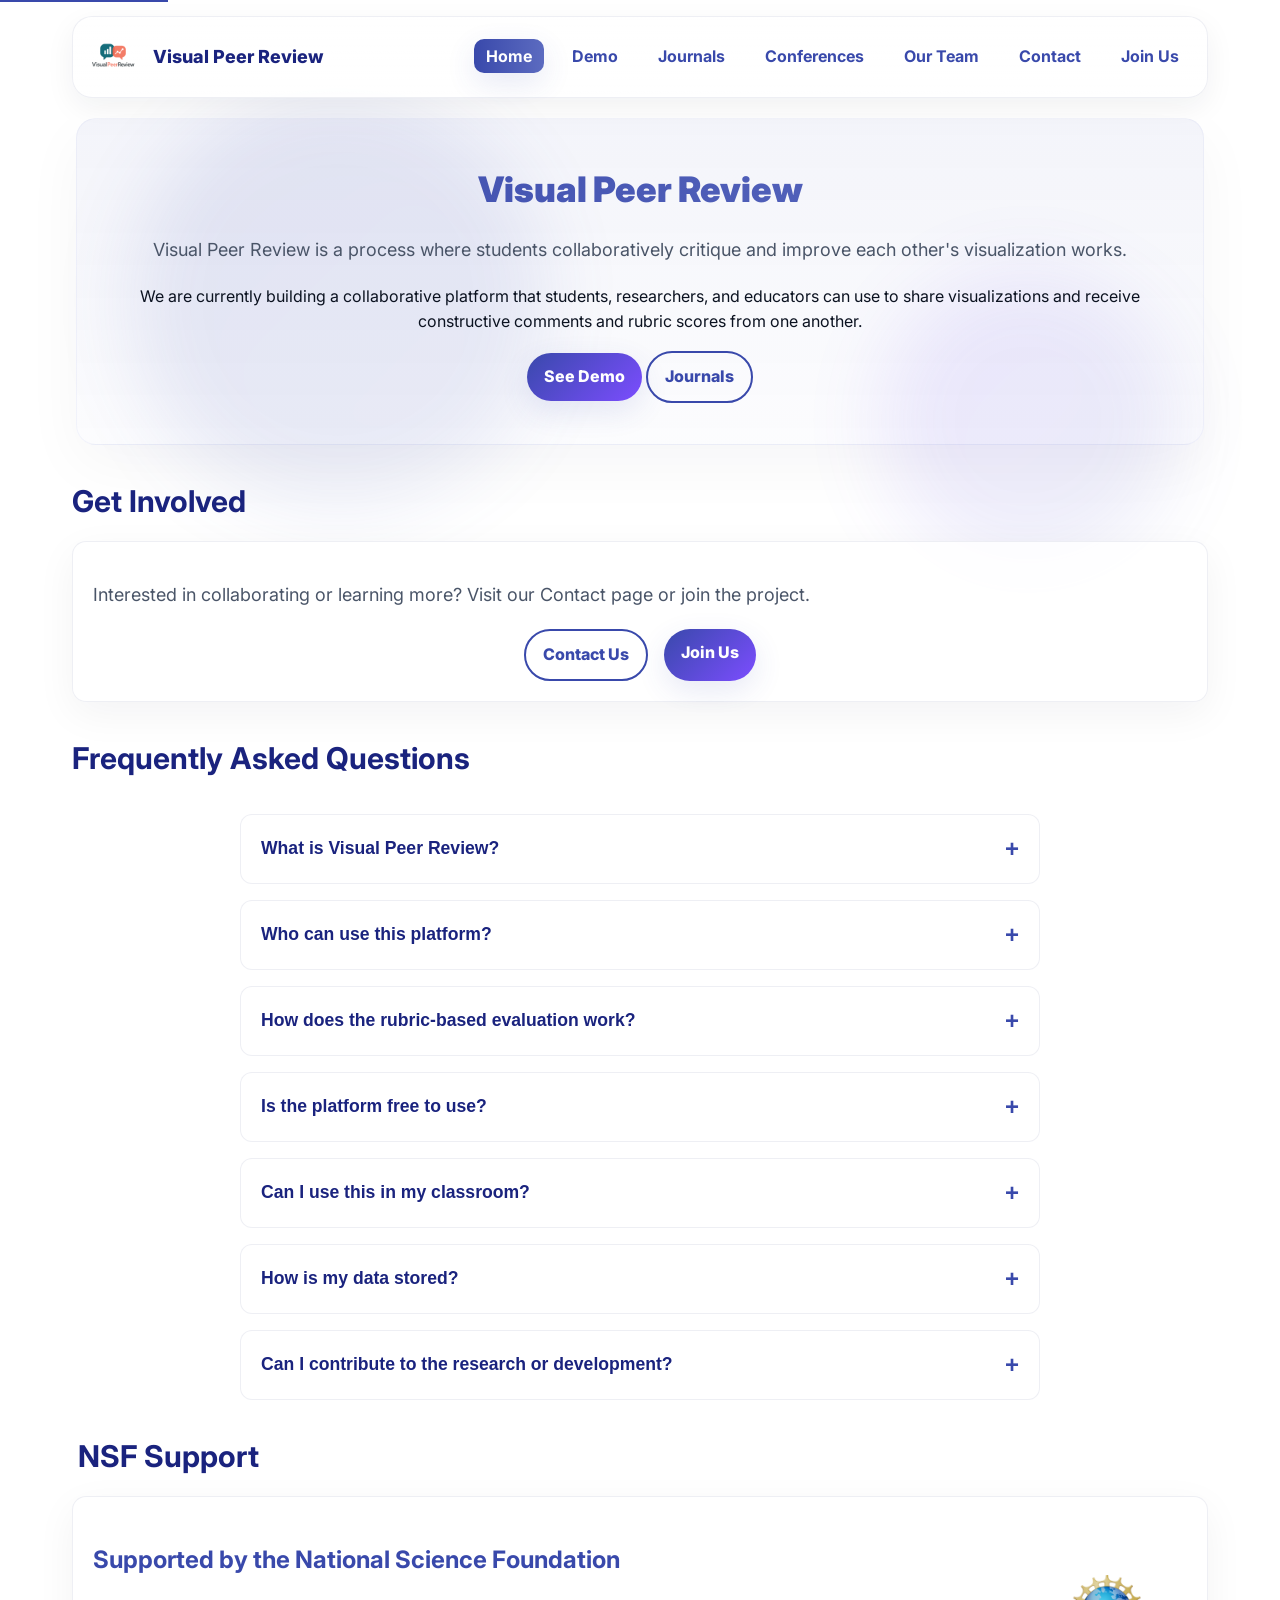
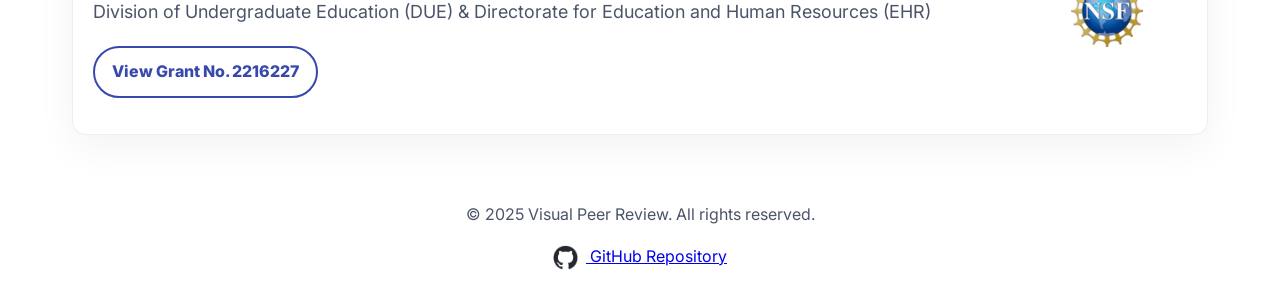
==== VPR_2025_Site_R/index.html @ b319aad6 "Added VPR_2025_Site_R folder with project files" ====
<!DOCTYPE html>
<html lang="en">
<head>
    <meta charset="utf-8">
    <meta name="viewport" content="width=device-width, initial-scale=1">
    <meta name="description" content="Visual Peer Review is a collaborative platform for students and educators to critique and improve visualization works through peer feedback and rubric-based evaluation.">
    <meta name="keywords" content="visual peer review, data visualization, peer feedback, education, visualization pedagogy, rubric evaluation">
    <meta name="author" content="Visual Peer Review Team">
    
    <!-- Open Graph / Social Media -->
    <meta property="og:title" content="Visual Peer Review - Collaborative Visualization Critique Platform">
    <meta property="og:description" content="A platform for students and educators to improve visualization works through peer feedback.">
    <meta property="og:type" content="website">
    <meta property="og:url" content="https://visualpeerreview.com">
    
    <!-- Twitter Card -->
    <meta name="twitter:card" content="summary_large_image">
    <meta name="twitter:title" content="Visual Peer Review">
    <meta name="twitter:description" content="Collaborative visualization critique and improvement platform">
    
    <title>Visual Peer Review - Collaborative Visualization Critique Platform</title>
    
    <link rel="preconnect" href="https://fonts.googleapis.com">
    <link rel="preconnect" href="https://fonts.gstatic.com" crossorigin>
    <link href="https://fonts.googleapis.com/css2?family=Inter:wght@400;600;700;800&display=swap" rel="stylesheet">
    <link rel="stylesheet" href="style.css">
</head>
<body>
    <!-- Skip to main content for keyboard navigation -->
    <a href="#main-content" class="skip-link">Skip to main content</a>
    
    <div class="orb-wrap" aria-hidden="true">
        <div class="orb o1"></div>
        <div class="orb o2"></div>
    </div>
    
    <div class="container">
        <header class="navbar fade-in" role="banner">
            <div class="logo-wrap">
                <img src="assets/logo.png" alt="Visual Peer Review Logo" width="48" height="48">
                <div class="brand">Visual Peer Review</div>
            </div>
            <nav role="navigation" aria-label="Main navigation">
                <ul class="nav-links">
                    <li><a href="index.html" class="active" aria-current="page">Home</a></li>
                    <li><a href="demo.html">Demo</a></li>
                    <li><a href="journals.html">Journals</a></li>
                    <li><a href="conferences.html">Conferences</a></li>
                    <li><a href="teams.html">Our Team</a></li>
                    <li><a href="contact.html">Contact</a></li>
                    <li><a href="join.html">Join Us</a></li>
                </ul>
            </nav>
        </header>

        <main id="main-content">
            <section class="hero fade-in" aria-labelledby="hero-heading">
                <h1 id="hero-heading">Visual Peer Review</h1>
                <p class="kicker">Visual Peer Review is a process where students collaboratively critique and improve each other's visualization works.</p>
                <p>We are currently building a collaborative platform that students, researchers, and educators can use to share visualizations and receive constructive comments and rubric scores from one another.</p>
                <div style="margin-top:1rem">
                    <a class="btn primary" href="demo.html" aria-label="View interactive demo">See Demo</a>
                    <a class="btn ghost" href="journals.html" aria-label="View journal publications">Journals</a>
                </div>
            </section>

            <section class="section fade-in" aria-labelledby="get-involved">
                <h2 id="get-involved">Get Involved</h2>
                <div class="card">
                    <p class="kicker">Interested in collaborating or learning more? Visit our Contact page or join the project.</p>
                    <div style="display: flex; justify-content: center; gap: 1rem; margin-top: 1rem;">
                        <a class="btn ghost" href="contact.html">Contact Us</a>
                        <a class="btn primary" href="join.html" aria-label="Join the site">Join Us</a>
                    </div>
                </div>
            </section>

            <section class="section fade-in" aria-labelledby="faq-heading">
                <h2 id="faq-heading">Frequently Asked Questions</h2>
                <div class="faq-container">
                    <div class="faq-item">
                        <button class="faq-question" aria-expanded="false">
                            <span>What is Visual Peer Review?</span>
                            <span class="faq-icon">+</span>
                        </button>
                        <div class="faq-answer">
                            <br>
                            <p>Visual Peer Review is an educational process and platform where students collaboratively evaluate and provide feedback on data visualizations. It uses structured rubrics to assess visualizations based on key principles like lie factor, data-to-ink ratio, and chart junk.</p>
                        </div>
                    </div>

                    <div class="faq-item">
                        <button class="faq-question" aria-expanded="false">
                            <span>Who can use this platform?</span>
                            <span class="faq-icon">+</span>
                        </button>
                        <div class="faq-answer">
                            <br>
                            <p>The platform is designed for students, educators, and researchers in data visualization, information design, and related fields. It's particularly useful in classroom settings where peer feedback enhances learning outcomes.</p>
                        </div>
                    </div>

                    <div class="faq-item">
                        <button class="faq-question" aria-expanded="false">
                            <span>How does the rubric-based evaluation work?</span>
                            <span class="faq-icon">+</span>
                        </button>
                        <div class="faq-answer">
                            <br>
                            <p>Our evaluation system uses a comprehensive rubric covering key visualization principles. Reviewers rate visualizations on multiple criteria and provide detailed comments. The system guides users with personalized nudges to ensure thorough, constructive feedback.</p>
                        </div>
                    </div>

                    <div class="faq-item">
                        <button class="faq-question" aria-expanded="false">
                            <span>Is the platform free to use?</span>
                            <span class="faq-icon">+</span>
                        </button>
                        <div class="faq-answer">
                            <br>
                            <p>Yes, the Visual Peer Review platform is free to use. It's supported by the National Science Foundation (NSF Grant #2216227) and developed to advance visualization education and research.</p>
                        </div>
                    </div>

                    <div class="faq-item">
                        <button class="faq-question" aria-expanded="false">
                            <span>Can I use this in my classroom?</span>
                            <span class="faq-icon">+</span>
                        </button>
                        <div class="faq-answer">
                            <br>
                            <p>Absolutely! The platform is specifically designed for educational use. Instructors can have students review visualizations, export feedback data, and track learning progress. Contact us for guidance on integrating it into your curriculum.</p>
                        </div>
                    </div>

                    <div class="faq-item">
                        <button class="faq-question" aria-expanded="false">
                            <span>How is my data stored?</span>
                            <span class="faq-icon">+</span>
                        </button>
                        <div class="faq-answer">
                            <br>
                            <p>Reviews are stored locally in your browser using localStorage. You can export your data as JSON files at any time. We don't collect or store any personal information on external servers, ensuring your privacy and data control.</p>
                        </div>
                    </div>

                    <div class="faq-item">
                        <button class="faq-question" aria-expanded="false">
                            <span>Can I contribute to the research or development?</span>
                            <span class="faq-icon">+</span>
                        </button>
                        <div class="faq-answer">
                            <br>
                            <p>Yes! We welcome collaborations from researchers, educators, and developers. Visit our GitHub repository to contribute code, or contact our team to discuss research partnerships and educational collaborations.</p>
                        </div>
                    </div>
                </div>
            </section>

            <section class="section fade-in" aria-labelledby="nsf-heading">
                <h2 id="nsf-heading" style="margin-left:6px">NSF Support</h2>
                <div class="grid">
                    <article class="card" style="display:flex;align-items:center;justify-content:space-between;gap:1rem">
                        <div>
                            <h3>Supported by the National Science Foundation</h3>
                            <p class="kicker">Division of Undergraduate Education (DUE) & Directorate for Education and Human Resources (EHR)</p>
                            <p>
                                <a class="btn ghost" 
                                   href="https://www.nsf.gov/awardsearch/showAward?AWD_ID=2216227" 
                                   target="_blank" 
                                   rel="noopener noreferrer"
                                   aria-label="View NSF Grant No. 2216227 (opens in new tab)">
                                    View Grant No. 2216227
                                </a>
                            </p>
                        </div>
                        <div style="width:160px;text-align:center">
                            <a href="https://www.nsf.gov/awardsearch/showAward?AWD_ID=2216227" 
                               target="_blank" 
                               rel="noopener noreferrer"
                               aria-label="National Science Foundation website (opens in new tab)">
                                <img src="assets/NSF_Official_logo.png" 
                                     alt="National Science Foundation Logo" 
                                     style="max-width:100%;height:84px;object-fit:contain;border-radius:8px"
                                     width="160"
                                     height="84">
                            </a>
                        </div>
                    </article>
                </div>
            </section>
        </main>

        <footer class="footer fade-in" role="contentinfo">
            <div class="center">
                <p>&copy; 2025 Visual Peer Review. All rights reserved.</p>
                <p><a href="https://github.com/USFDataVisualization/VisPeerReview" target="_blank" rel="noopener noreferrer"><img src="assets/github-mark.png" alt="GitHub Logo" width="25" height="25"> GitHub Repository</a></p>
            </div>
        </footer>
    </div>
    
    <script src="script.js"></script>
</body>
</html>
---- VPR_2025_Site_R/style.css ----
:root {
  --indigo-900: #1a237e;
  --indigo-700: #3949ab;
  --indigo-500: #5c6bc0;
  --indigo-300: #9fa8da;
  --violet: #7c4dff;
  --green: #00FF00;
  --muted: #4a5568;
  --text-primary: #0b1220;
  --card-bg: rgba(255, 255, 255, 0.82);
  --glass-border: rgba(90, 100, 150, 0.10);
  --accent-from: #3949ab;
  --accent-to: #5c6bc0;
  --radius: 16px;
  --max-width: 1200px;
  --focus-color: #2563eb;
}

/* Skip link for keyboard navigation */
.skip-link {
  position: absolute;
  top: -40px;
  left: 0;
  background: var(--indigo-700);
  color: white;
  padding: 8px;
  text-decoration: none;
  z-index: 100;
}

.skip-link:focus {
  top: 0;
}

* {
  box-sizing: border-box;
}

html {
  scroll-behavior: smooth;
}

html, body {
  height: 100%;
}

body {
  margin: 0;
  font-family: Inter, system-ui, -apple-system, 'Segoe UI', Roboto, Arial, sans-serif;
  background: #fff;
  color: var(--text-primary);
  line-height: 1.6;
}

/* Focus styles for accessibility */
a:focus,
button:focus,
input:focus,
textarea:focus,
select:focus {
  outline: 3px solid var(--focus-color);
  outline-offset: 2px;
}

a:focus-visible,
button:focus-visible,
input:focus-visible,
textarea:focus-visible {
  outline: 3px solid var(--focus-color);
  outline-offset: 2px;
}

.container {
  max-width: var(--max-width);
  margin: 0 auto;
  padding: 0 1rem;
  position: relative;
  z-index: 2;
}

.orb-wrap {
  position: fixed;
  left: 0;
  top: 0;
  width: 100%;
  height: 100%;
  pointer-events: none;
  z-index: 0;
  overflow: hidden;
}

.orb {
  position: absolute;
  border-radius: 50%;
  filter: blur(40px);
  opacity: 0.11;
}

.orb.o1 {
  width: 420px;
  height: 420px;
  background: linear-gradient(135deg, var(--accent-from), var(--accent-to));
  left: 10%;
  top: 10%;
  animation: float1 16s ease-in-out infinite;
}

.orb.o2 {
  width: 300px;
  height: 300px;
  background: linear-gradient(135deg, var(--violet), var(--accent-to));
  right: 8%;
  top: 30%;
  animation: float2 18s ease-in-out infinite;
}

@keyframes float1 {
  0% { transform: translateY(0) translateX(0); }
  50% { transform: translateY(30px) translateX(20px); }
  100% { transform: translateY(0) translateX(0); }
}

@keyframes float2 {
  0% { transform: translateY(0) translateX(0); }
  50% { transform: translateY(-24px) translateX(-18px); }
  100% { transform: translateY(0) translateX(0); }
}

/* Reduced motion support */
@media (prefers-reduced-motion: reduce) {
  .orb {
    animation: none;
  }
  
  .fade-in {
    transition: none;
  }
  
  * {
    animation-duration: 0.01ms !important;
    animation-iteration-count: 1 !important;
    transition-duration: 0.01ms !important;
  }
}

.navbar {
  display: flex;
  align-items: center;
  justify-content: space-between;
  padding: 1rem;
  margin: 1rem;
  border-radius: 20px;
  background: linear-gradient(180deg, rgba(255, 255, 255, 0.95), rgba(255, 255, 255, 0.90));
  border: 1px solid var(--glass-border);
  box-shadow: 0 10px 30px rgba(22, 28, 45, 0.06);
}

.logo-wrap {
  display: flex;
  align-items: center;
  gap: 1rem;
}

.logo-wrap img {
  height: 48px;
  border-radius: 10px;
}

.brand {
  font-weight: 800;
  color: var(--indigo-900);
  font-size: 18px;
}

.nav-links {
  display: flex;
  gap: 1rem;
  list-style: none;
  margin: 0;
  padding: 0;
}

.nav-links a {
  color: var(--indigo-700);
  padding: 0.45rem 0.75rem;
  border-radius: 10px;
  font-weight: 700;
  text-decoration: none;
  transition: all 0.2s ease;
}

.nav-links a.active,
.nav-links a:hover {
  color: #fff;
  background: linear-gradient(90deg, var(--accent-from), var(--accent-to));
  box-shadow: 0 10px 30px rgba(57, 73, 171, 0.12);
}

/* Mobile navigation improvements */
@media (max-width: 768px) {
  .navbar {
    flex-direction: column;
    gap: 1rem;
  }
  
  .nav-links {
    flex-wrap: wrap;
    justify-content: center;
  }
}

.hero {
  margin: 1.25rem;
  padding: 2.6rem;
  border-radius: 20px;
  text-align: center;
  background: linear-gradient(180deg, rgba(57, 73, 171, 0.06), rgba(92, 107, 192, 0.02));
  border: 1px solid rgba(92, 107, 192, 0.06);
  box-shadow: 0 20px 60px rgba(15, 23, 42, 0.04);
  transition: all 0.28s ease;
}

.hero:hover {
  transform: translateY(-10px);
  box-shadow: 0 30px 90px rgba(57, 73, 171, 0.14);
  border-bottom: 6px solid var(--indigo-700);
}

.hero h1 {
  margin: 0 0 1rem 0;
  font-size: 2.2rem;
  background: linear-gradient(90deg, var(--accent-from), var(--accent-to));
  -webkit-background-clip: text;
  background-clip: text;
  color: transparent;
  font-weight: 900;
}

h2 {
  font-size: 1.875rem;
  color: var(--indigo-900);
  margin-bottom: 1rem;
}

h3 {
  font-size: 1.5rem;
  color: var(--indigo-700);
  margin-bottom: 0.75rem;
}

.center {
  text-align: center;
}

.kicker {
  font-size: 1.125rem;
  line-height: 1.7;
  color: var(--muted);
}

.section {
  margin: 2rem 1rem;
}

.grid {
  display: grid;
  grid-template-columns: repeat(auto-fit, minmax(280px, 1fr));
  gap: 1.25rem;
  margin-top: 1rem;
}

.card {
  padding: 1.25rem;
  border-radius: 14px;
  background: var(--card-bg);
  border: 1px solid var(--glass-border);
  box-shadow: 0 12px 40px rgba(15, 23, 42, 0.05);
  transition: transform 0.28s, box-shadow 0.28s;
}

.card:hover {
  transform: translateY(-10px);
  box-shadow: 0 30px 90px rgba(57, 73, 171, 0.14);
  border-bottom: 6px solid var(--indigo-700);
}

.btn {
  display: inline-block;
  padding: 0.7rem 1.05rem;
  border-radius: 999px;
  font-weight: 800;
  cursor: pointer;
  text-decoration: none;
  border: none;
  font-size: 1rem;
  transition: all 0.2s ease;
  min-height: 44px;
  min-width: 44px;
}

.btn:hover {
  transform: translateY(-2px);
}

.btn.primary {
  background: linear-gradient(135deg, var(--accent-from), var(--violet));
  color: #fff;
  box-shadow: 0 10px 30px rgba(57, 73, 171, 0.12);
}

.btn.primary:hover {
  box-shadow: 0 15px 40px rgba(57, 73, 171, 0.20);
}

.btn.ghost {
  background: transparent;
  color: var(--indigo-700);
  border: 2px solid var(--indigo-700);
}

.btn.ghost:hover {
  background: var(--indigo-700);
  color: white;
}

/* FAQ Section */
.faq-container {
  max-width: 800px;
  margin: 2rem auto;
}

.faq-item {
  margin-bottom: 1rem;
  border: 1px solid var(--glass-border);
  border-radius: 12px;
  overflow: hidden;
  background: var(--card-bg);
  transition: all 0.3s ease;
}

.faq-item:hover {
  box-shadow: 0 4px 12px rgba(57, 73, 171, 0.08);
}

.faq-question {
  width: 100%;
  padding: 1.25rem;
  background: transparent;
  border: none;
  text-align: left;
  font-size: 1.1rem;
  font-weight: 600;
  color: var(--indigo-900);
  cursor: pointer;
  display: flex;
  justify-content: space-between;
  align-items: center;
  transition: all 0.3s ease;
}

.faq-question:hover {
  background: rgba(57, 73, 171, 0.05);
}

.faq-icon {
  font-size: 1.5rem;
  font-weight: bold;
  color: var(--indigo-700);
  transition: transform 0.3s ease;
  flex-shrink: 0;
  margin-left: 1rem;
}

.faq-question[aria-expanded="true"] .faq-icon {
  transform: rotate(45deg);
}

.faq-answer {
  max-height: 0;
  overflow: hidden;
  transition: max-height 0.3s ease, padding 0.3s ease;
  padding: 0 1.25rem;
}

.faq-answer.active {
  max-height: 500px;
  padding: 0 1.25rem 1.25rem 1.25rem;
}

.faq-answer p {
  margin: 0;
  color: var(--muted);
  line-height: 1.7;
}

/* Progress Sidebar */
.progress-sidebar {
  position: fixed;
  right: 20px;
  top: 120px;
  width: 250px;
  background: var(--card-bg);
  border: 1px solid var(--glass-border);
  border-radius: 14px;
  padding: 1.25rem;
  box-shadow: 0 12px 40px rgba(15, 23, 42, 0.1);
  z-index: 50;
  transition: all 0.3s ease;
}

.progress-sidebar h3 {
  margin: 0 0 1rem 0;
  font-size: 1.2rem;
  color: var(--indigo-900);
}

.progress-bar-container {
  width: 100%;
  height: 12px;
  background: rgba(15, 23, 42, 0.08);
  border-radius: 999px;
  overflow: hidden;
  margin-bottom: 0.75rem;
}

.progress-bar {
  height: 100%;
  background: linear-gradient(90deg, var(--accent-from), var(--violet));
  border-radius: 999px;
  transition: width 0.5s ease;
  width: 0%;
}

#progress-text {
  font-size: 0.9rem;
  font-weight: 700;
  color: var(--indigo-700);
  margin: 0 0 1rem 0;
}

.progress-checklist {
  margin-top: 1rem;
}

.progress-item {
  display: flex;
  align-items: center;
  gap: 0.5rem;
  padding: 0.5rem 0;
  font-size: 0.9rem;
  color: var(--muted);
  transition: all 0.3s ease;
}

.progress-item.completed {
  color: var(--indigo-900);
  font-weight: 600;
}

.progress-checkbox {
  font-size: 1.2rem;
  color: var(--indigo-500);
}

.progress-item.completed .progress-checkbox {
  color: #10b981;
}

.progress-hint {
  margin-top: 1rem;
  font-size: 0.85rem;
  color: var(--muted);
  font-style: italic;
  line-height: 1.5;
}

@media (max-width: 1400px) {
  .progress-sidebar {
    right: 10px;
    width: 220px;
  }
}

@media (max-width: 1200px) {
  .progress-sidebar {
    display: none;
  }
}

/* Upload Area */
.upload-area {
  border: 2px dashed var(--indigo-500);
  border-radius: 12px;
  padding: 1rem;
  text-align: center;
  transition: all 0.3s ease;
  cursor: pointer;
}

.upload-area:hover,
.upload-area.hover {
  background: rgba(92, 107, 192, 0.05);
  border-color: var(--indigo-700);
}

.image-frame {
  background: linear-gradient(180deg, rgba(247, 251, 255, 0.9), rgba(243, 247, 255, 0.95));
  padding: 0.8rem;
  border-radius: 12px;
  border: 1px solid rgba(15, 23, 42, 0.04);
}

.image-frame img {
  max-width: 100%;
  height: auto;
  display: block;
  margin: 0 auto;
}

/* Form Elements */
input[type="text"],
input[type="email"],
input[type="url"],
input[type="file"],
textarea,
select {
  width: 100%;
  padding: 0.7rem;
  border-radius: 10px;
  border: 2px solid rgba(15, 23, 42, 0.06);
  font-family: inherit;
  font-size: 1rem;
  transition: border-color 0.2s ease;
}

input:hover,
textarea:hover,
select:hover {
  border-color: var(--indigo-500);
}

label {
  display: block;
  margin-bottom: 0.5rem;
  font-weight: 600;
  color: var(--text-primary);
}

/* Rubric Section */
.rubric-section {
  margin-bottom: 1.5rem;
  padding: 1rem;
  border-radius: 12px;
  background: linear-gradient(180deg, rgba(247, 251, 255, 0.5), rgba(243, 247, 255, 0.3));
  border: 1px solid rgba(15, 23, 42, 0.06);
  transition: all 0.3s ease;
}

.rubric-section:hover {
  border-color: var(--indigo-500);
  box-shadow: 0 4px 12px rgba(57, 73, 171, 0.08);
}

.rubric-header {
  display: flex;
  justify-content: space-between;
  align-items: center;
  margin-bottom: 0.75rem;
  flex-wrap: wrap;
  gap: 0.5rem;
}

.rubric-header label {
  font-weight: 600;
  color: var(--indigo-900);
  flex: 1;
  min-width: 200px;
}

.rating-select {
  padding: 0.5rem 0.75rem;
  border-radius: 8px;
  border: 2px solid rgba(15, 23, 42, 0.1);
  background: white;
  font-size: 0.95rem;
  font-weight: 600;
  color: var(--text-primary);
  cursor: pointer;
  transition: all 0.2s ease;
  min-width: 200px;
}

.rating-select:hover {
  border-color: var(--indigo-500);
}

.rating-select:focus {
  border-color: var(--focus-color);
  outline: none;
  box-shadow: 0 0 0 3px rgba(37, 99, 235, 0.1);
}

.comment-box {
  width: 100%;
  padding: 0.75rem;
  border-radius: 8px;
  border: 2px solid rgba(15, 23, 42, 0.08);
  font-family: inherit;
  font-size: 0.95rem;
  line-height: 1.5;
  resize: vertical;
  transition: all 0.2s ease;
  background: white;
}

.comment-box:hover {
  border-color: var(--indigo-300);
}

.comment-box:focus {
  border-color: var(--focus-color);
  outline: none;
  box-shadow: 0 0 0 3px rgba(37, 99, 235, 0.1);
}

.comment-box::placeholder {
  color: #9ca3af;
  font-style: italic;
}

/* Nudge Box */
.nudge-box {
  display: flex;
  align-items: flex-start;
  gap: 0.75rem;
  padding: 1rem;
  margin-bottom: 1.5rem;
  border-radius: 12px;
  background: linear-gradient(135deg, rgba(124, 77, 255, 0.08), rgba(57, 73, 171, 0.08));
  border-left: 4px solid var(--violet);
  animation: fadeIn 0.5s ease;
}

/* Individual Nudges under each comment box */
.individual-nudge {
  display: flex;
  align-items: flex-start;
  gap: 0.5rem;
  padding: 0.75rem;
  margin-top: 0.75rem;
  border-radius: 8px;
  background: linear-gradient(135deg, rgba(124, 77, 255, 0.06), rgba(57, 73, 171, 0.06));
  border-left: 3px solid var(--violet);
  font-size: 0.875rem;
  transition: all 0.3s ease;
}

.individual-nudge .nudge-icon {
  font-size: 1.2rem;
  flex-shrink: 0;
}

.individual-nudge .nudge-text {
  font-size: 0.875rem;
  line-height: 1.4;
  color: var(--text-primary);
  font-weight: 500;
}

.individual-nudge.success {
  background: linear-gradient(135deg, rgba(16, 185, 129, 0.06), rgba(5, 150, 105, 0.06));
  border-left-color: #10b981;
}

.individual-nudge.warning {
  background: linear-gradient(135deg, rgba(245, 158, 11, 0.06), rgba(217, 119, 6, 0.06));
  border-left-color: #f59e0b;
}

.individual-nudge.info {
  background: linear-gradient(135deg, rgba(59, 130, 246, 0.06), rgba(37, 99, 235, 0.06));
  border-left-color: #3b82f6;
}

.nudge-box.success {
  background: linear-gradient(135deg, rgba(16, 185, 129, 0.08), rgba(5, 150, 105, 0.08));
  border-left-color: #10b981;
}

.nudge-box.warning {
  background: linear-gradient(135deg, rgba(245, 158, 11, 0.08), rgba(217, 119, 6, 0.08));
  border-left-color: #f59e0b;
}

.nudge-icon {
  font-size: 1.5rem;
  flex-shrink: 0;
}

#nudge-text {
  font-size: 0.95rem;
  line-height: 1.5;
  color: var(--text-primary);
  font-weight: 500;
}

@keyframes fadeIn {
  from {
    opacity: 0;
    transform: translateY(-10px);
  }
  to {
    opacity: 1;
    transform: translateY(0);
  }
}

/* Table */
table {
  width: 100%;
  border-collapse: collapse;
  margin-top: 1rem;
}

th,
td {
  padding: 0.75rem;
  text-align: left;
  border-bottom: 1px solid rgba(15, 23, 42, 0.08);
  vertical-align: top;
}

th {
  background: linear-gradient(180deg, rgba(57, 73, 171, 0.08), rgba(92, 107, 192, 0.04));
  font-weight: 700;
  color: var(--indigo-900);
}

tr:hover {
  background: rgba(92, 107, 192, 0.02);
}

td:last-child {
  max-width: 300px;
  font-size: 0.875rem;
  line-height: 1.4;
  color: var(--muted);
}

@media (max-width: 768px) {
  table {
    font-size: 0.875rem;
  }
  
  th, td {
    padding: 0.5rem;
  }
  
  td:last-child {
    max-width: 200px;
  }
}

/* Team Cards */
.team-card {
  display: flex;
  align-items: center;
  gap: 1.5rem;
  padding: 1.5rem;
  border-radius: 12px;
  background: var(--card-bg);
  border: 1px solid var(--glass-border);
  transition: transform 0.22s;
}

.team-card:hover {
  transform: translateY(-8px);
}

.team-photo {
  flex-shrink: 0;
}

.team-photo img {
  width: 150px;
  height: 150px;
  border-radius: 50%;
  object-fit: cover;
  border: 4px solid #fff;
  box-shadow: 0 8px 26px rgba(15, 23, 42, 0.08);
}

.team-info {
  flex: 1;
}

@media (max-width: 600px) {
  .team-card {
    flex-direction: column;
    text-align: center;
  }
  
  .team-photo img {
    width: 120px;
    height: 120px;
  }
}

/* Footer */
.footer {
  padding: 1.2rem;
  text-align: center;
  color: var(--muted);
  margin-top: 1.25rem;
}

.footer img {
  vertical-align: middle;
  margin-right: 0.5rem;
}

/* Animation */
.fade-in {
  opacity: 0;
  transform: translateY(18px);
  transition: all 0.6s ease;
}

.fade-in.show {
  opacity: 1;
  transform: none;
}

/* Print styles */
@media print {
  .orb-wrap,
  .navbar,
  .btn,
  .progress-sidebar {
    display: none;
  }
  
  body {
    background: white;
  }
  
  .card {
    break-inside: avoid;
  }
}
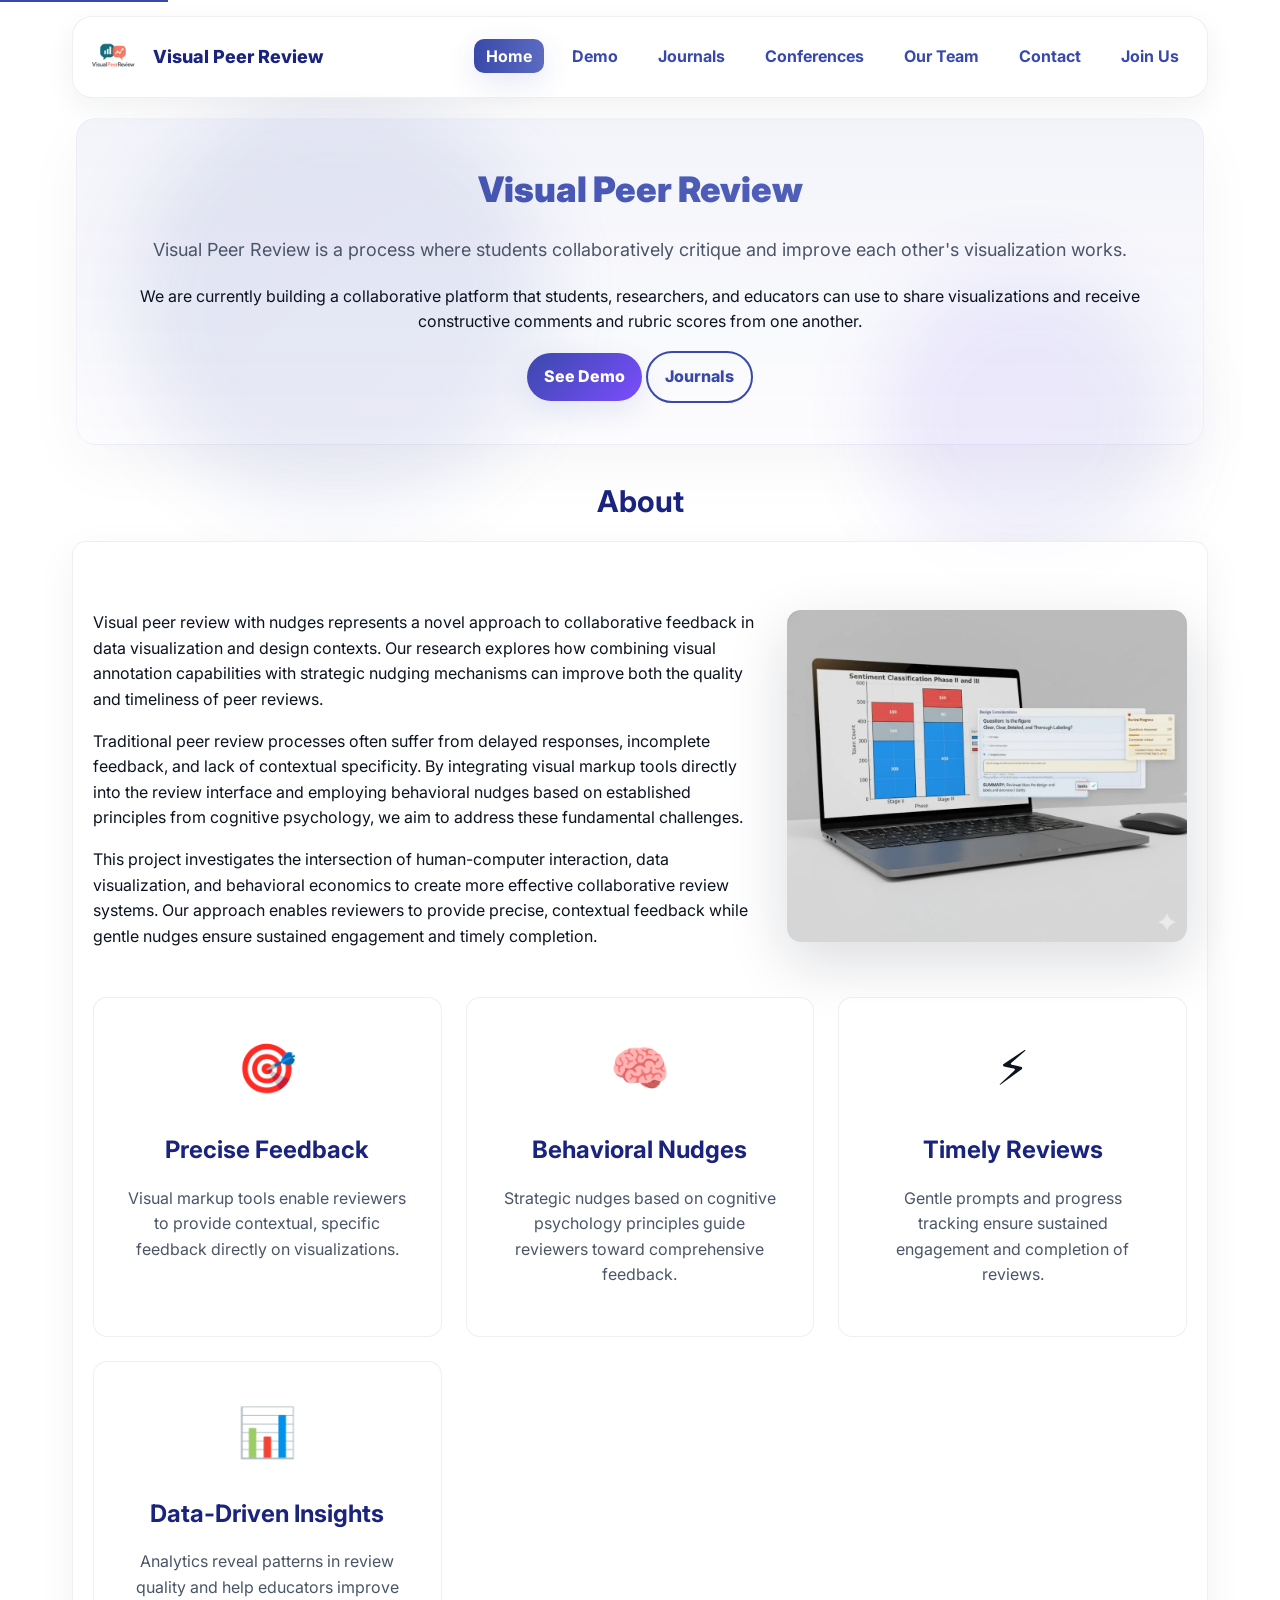
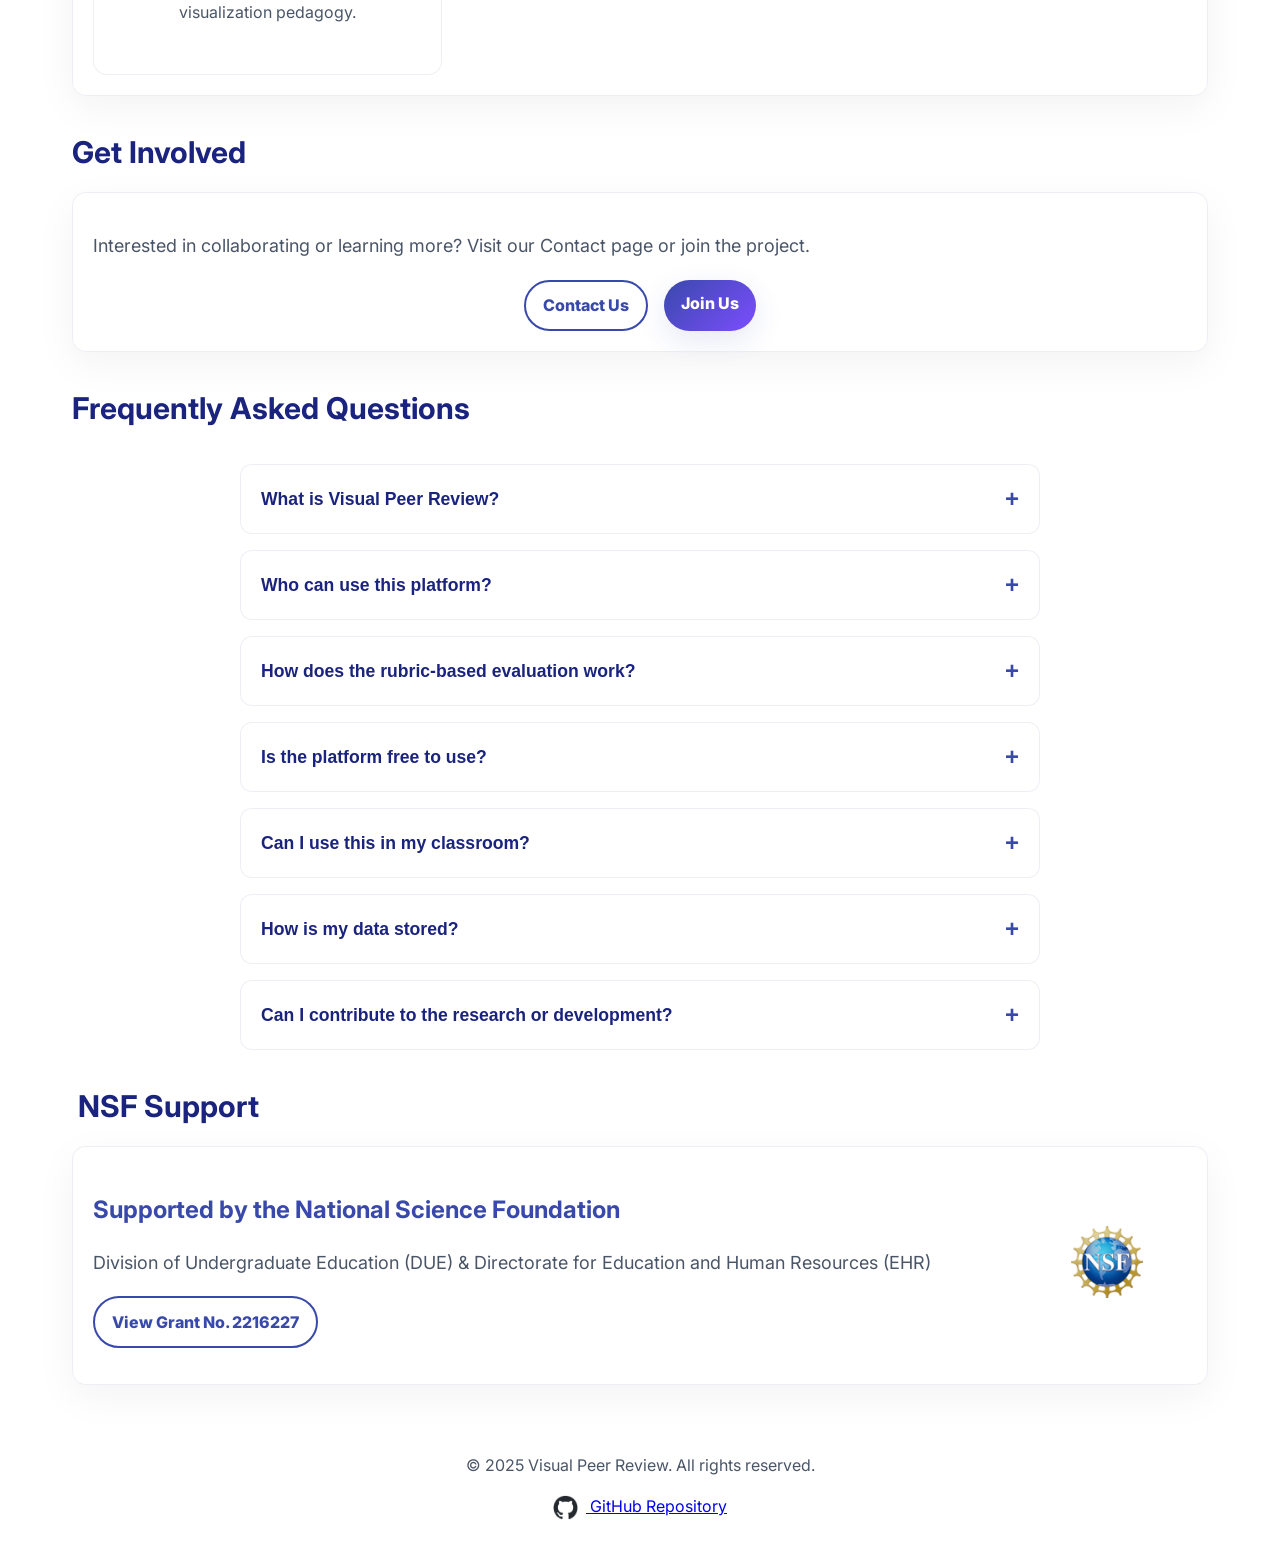
==== commit a6fe6ca1: "Stop tracking claude.md" ====
--- a/VPR_2025_Site_R/index.html
+++ b/VPR_2025_Site_R/index.html
@@ -64,6 +64,47 @@
                 </div>
             </section>
 
+            <section class="section fade-in" aria-labelledby="about-heading">
+                <h2 id="about-heading" class="center">About</h2>
+                <article class="card">
+                    <div class="about-section">
+                        <div class="about-text">
+                            <p>Visual peer review with nudges represents a novel approach to collaborative feedback in data visualization and design contexts. Our research explores how combining visual annotation capabilities with strategic nudging mechanisms can improve both the quality and timeliness of peer reviews.</p>
+
+                            <p>Traditional peer review processes often suffer from delayed responses, incomplete feedback, and lack of contextual specificity. By integrating visual markup tools directly into the review interface and employing behavioral nudges based on established principles from cognitive psychology, we aim to address these fundamental challenges.</p>
+
+                            <p>This project investigates the intersection of human-computer interaction, data visualization, and behavioral economics to create more effective collaborative review systems. Our approach enables reviewers to provide precise, contextual feedback while gentle nudges ensure sustained engagement and timely completion.</p>
+                        </div>
+                        <div class="about-image">
+                            <img src="assets/laptop-demo.png" alt="Laptop showing visual peer review interface with sentiment classification and review progress">
+                        </div>
+                    </div>
+
+                    <div class="feature-cards">
+                        <div class="feature-card">
+                            <div class="feature-icon">🎯</div>
+                            <h3>Precise Feedback</h3>
+                            <p>Visual markup tools enable reviewers to provide contextual, specific feedback directly on visualizations.</p>
+                        </div>
+                        <div class="feature-card">
+                            <div class="feature-icon">🧠</div>
+                            <h3>Behavioral Nudges</h3>
+                            <p>Strategic nudges based on cognitive psychology principles guide reviewers toward comprehensive feedback.</p>
+                        </div>
+                        <div class="feature-card">
+                            <div class="feature-icon">⚡</div>
+                            <h3>Timely Reviews</h3>
+                            <p>Gentle prompts and progress tracking ensure sustained engagement and completion of reviews.</p>
+                        </div>
+                        <div class="feature-card">
+                            <div class="feature-icon">📊</div>
+                            <h3>Data-Driven Insights</h3>
+                            <p>Analytics reveal patterns in review quality and help educators improve visualization pedagogy.</p>
+                        </div>
+                    </div>
+                </article>
+            </section>
+
             <section class="section fade-in" aria-labelledby="get-involved">
                 <h2 id="get-involved">Get Involved</h2>
                 <div class="card">
--- a/VPR_2025_Site_R/style.css
+++ b/VPR_2025_Site_R/style.css
@@ -831,6 +831,309 @@
   transform: none;
 }
 
+/* Analytics Stat Cards */
+.stat-card {
+  text-align: center;
+  padding: 2rem 1.5rem;
+  background: linear-gradient(135deg, rgba(255, 255, 255, 0.95), rgba(255, 255, 255, 0.98));
+  border: 1px solid var(--glass-border);
+  border-radius: 14px;
+  transition: all 0.3s ease;
+}
+
+.stat-card:hover {
+  transform: translateY(-8px);
+  box-shadow: 0 25px 75px rgba(57, 73, 171, 0.12);
+  border-bottom: 4px solid var(--indigo-600);
+}
+
+.stat-icon {
+  font-size: 2.5rem;
+  margin-bottom: 1rem;
+}
+
+.stat-value {
+  font-size: 2.5rem;
+  font-weight: 800;
+  color: var(--indigo-900);
+  margin-bottom: 0.5rem;
+}
+
+.stat-label {
+  font-size: 1rem;
+  color: var(--muted);
+  font-weight: 600;
+  text-transform: uppercase;
+  letter-spacing: 0.05em;
+}
+
+.chart-card {
+  padding: 1.5rem;
+}
+
+.chart-card h3 {
+  margin-bottom: 1.5rem;
+  text-align: center;
+}
+
+.chart-card canvas {
+  max-height: 300px;
+}
+
+/* Info Tooltip */
+.info-icon {
+  display: inline-block;
+  width: 24px;
+  height: 24px;
+  background: linear-gradient(135deg, var(--accent-from), var(--violet));
+  color: white;
+  border-radius: 50%;
+  text-align: center;
+  line-height: 24px;
+  font-weight: bold;
+  cursor: help;
+  margin-left: 0.5rem;
+  position: relative;
+}
+
+.info-tooltip {
+  position: absolute;
+  top: -10px;
+  left: 35px;
+  background: white;
+  border: 2px solid var(--indigo-500);
+  border-radius: 12px;
+  padding: 1rem;
+  width: 400px;
+  max-width: 90vw;
+  box-shadow: 0 20px 60px rgba(15, 23, 42, 0.2);
+  z-index: 1000;
+  display: none;
+  animation: fadeIn 0.3s ease;
+}
+
+.info-tooltip.show {
+  display: block;
+}
+
+.info-tooltip h4 {
+  margin: 0 0 0.75rem 0;
+  color: var(--indigo-900);
+  font-size: 1.1rem;
+}
+
+.info-tooltip p {
+  margin: 0 0 0.75rem 0;
+  color: var(--muted);
+  font-size: 0.9rem;
+  line-height: 1.5;
+}
+
+.info-tooltip img {
+  max-width: 100%;
+  border-radius: 8px;
+  margin-top: 0.5rem;
+}
+
+.info-tooltip ul {
+  margin: 0.5rem 0;
+  padding-left: 1.5rem;
+  color: var(--muted);
+}
+
+.info-tooltip li {
+  margin-bottom: 0.5rem;
+  font-size: 0.9rem;
+}
+
+/* Secondary Navigation for Demo/Analytics Toggle */
+.secondary-nav {
+  display: flex;
+  justify-content: center;
+  gap: 1rem;
+  margin: 2rem 0;
+  padding: 0.5rem;
+  background: rgba(255, 255, 255, 0.6);
+  border-radius: 12px;
+  backdrop-filter: blur(10px);
+}
+
+.secondary-nav-btn {
+  padding: 0.75rem 2rem;
+  font-size: 1rem;
+  font-weight: 600;
+  color: var(--muted);
+  background: white;
+  border: 2px solid rgba(57, 73, 171, 0.15);
+  border-radius: 10px;
+  cursor: pointer;
+  transition: all 0.3s ease;
+  font-family: inherit;
+}
+
+.secondary-nav-btn:hover {
+  background: rgba(57, 73, 171, 0.05);
+  border-color: var(--indigo-500);
+  color: var(--indigo-700);
+  transform: translateY(-2px);
+  box-shadow: 0 8px 20px rgba(57, 73, 171, 0.1);
+}
+
+.secondary-nav-btn.active {
+  background: linear-gradient(135deg, var(--accent-from), var(--accent-to));
+  color: white;
+  border-color: var(--indigo-700);
+  box-shadow: 0 8px 25px rgba(57, 73, 171, 0.25);
+}
+
+.secondary-nav-btn.active:hover {
+  transform: translateY(-2px);
+  box-shadow: 0 10px 30px rgba(57, 73, 171, 0.3);
+}
+
+@media (max-width: 768px) {
+  .secondary-nav {
+    flex-direction: column;
+    gap: 0.75rem;
+  }
+
+  .secondary-nav-btn {
+    width: 100%;
+    padding: 0.65rem 1.5rem;
+    font-size: 0.95rem;
+  }
+}
+
+/* About Section Styles */
+.about-section {
+  display: flex;
+  gap: 2rem;
+  align-items: center;
+  margin: 2rem 0;
+}
+
+.about-text {
+  flex: 1;
+}
+
+.about-image {
+  flex: 0 0 400px;
+  max-width: 400px;
+}
+
+.about-image img {
+  width: 100%;
+  border-radius: 14px;
+  box-shadow: 0 20px 60px rgba(15, 23, 42, 0.15);
+}
+
+@media (max-width: 968px) {
+  .about-section {
+    flex-direction: column;
+  }
+
+  .about-image {
+    flex: 1;
+    max-width: 100%;
+  }
+}
+
+/* Feature Cards */
+.feature-cards {
+  display: grid;
+  grid-template-columns: repeat(auto-fit, minmax(280px, 1fr));
+  gap: 1.5rem;
+  margin-top: 2rem;
+}
+
+.feature-card {
+  background: var(--card-bg);
+  border: 1px solid var(--glass-border);
+  border-radius: 14px;
+  padding: 2rem;
+  text-align: center;
+  transition: all 0.3s ease;
+}
+
+.feature-card:hover {
+  transform: translateY(-10px);
+  box-shadow: 0 30px 90px rgba(57, 73, 171, 0.14);
+  border-bottom: 6px solid var(--indigo-700);
+}
+
+.feature-icon {
+  font-size: 3rem;
+  margin-bottom: 1rem;
+}
+
+.feature-card h3 {
+  margin-bottom: 1rem;
+  color: var(--indigo-900);
+}
+
+.feature-card p {
+  color: var(--muted);
+  line-height: 1.6;
+}
+
+/* Form Styles for Join Page */
+.participation-form {
+  max-width: 720px;
+  margin: 0 auto;
+}
+
+.form-group {
+  margin-bottom: 1.5rem;
+}
+
+.form-group label {
+  display: block;
+  margin-bottom: 0.5rem;
+  font-weight: 600;
+  color: var(--text-primary);
+}
+
+.form-group input,
+.form-group textarea,
+.form-group select {
+  width: 100%;
+  padding: 0.75rem;
+  border-radius: 10px;
+  border: 2px solid rgba(15, 23, 42, 0.08);
+  font-family: inherit;
+  font-size: 1rem;
+  transition: border-color 0.2s ease;
+}
+
+.form-group input:focus,
+.form-group textarea:focus,
+.form-group select:focus {
+  border-color: var(--focus-color);
+  outline: none;
+  box-shadow: 0 0 0 3px rgba(37, 99, 235, 0.1);
+}
+
+.form-group textarea {
+  min-height: 120px;
+  resize: vertical;
+}
+
+.form-row {
+  display: grid;
+  grid-template-columns: 1fr 1fr;
+  gap: 1rem;
+}
+
+@media (max-width: 768px) {
+  .form-row {
+    grid-template-columns: 1fr;
+  }
+}
+
+.required {
+  color: #dc2626;
+}
+
 /* Print styles */
 @media print {
   .orb-wrap,
@@ -839,11 +1142,11 @@
   .progress-sidebar {
     display: none;
   }
-  
+
   body {
     background: white;
   }
-  
+
   .card {
     break-inside: avoid;
   }
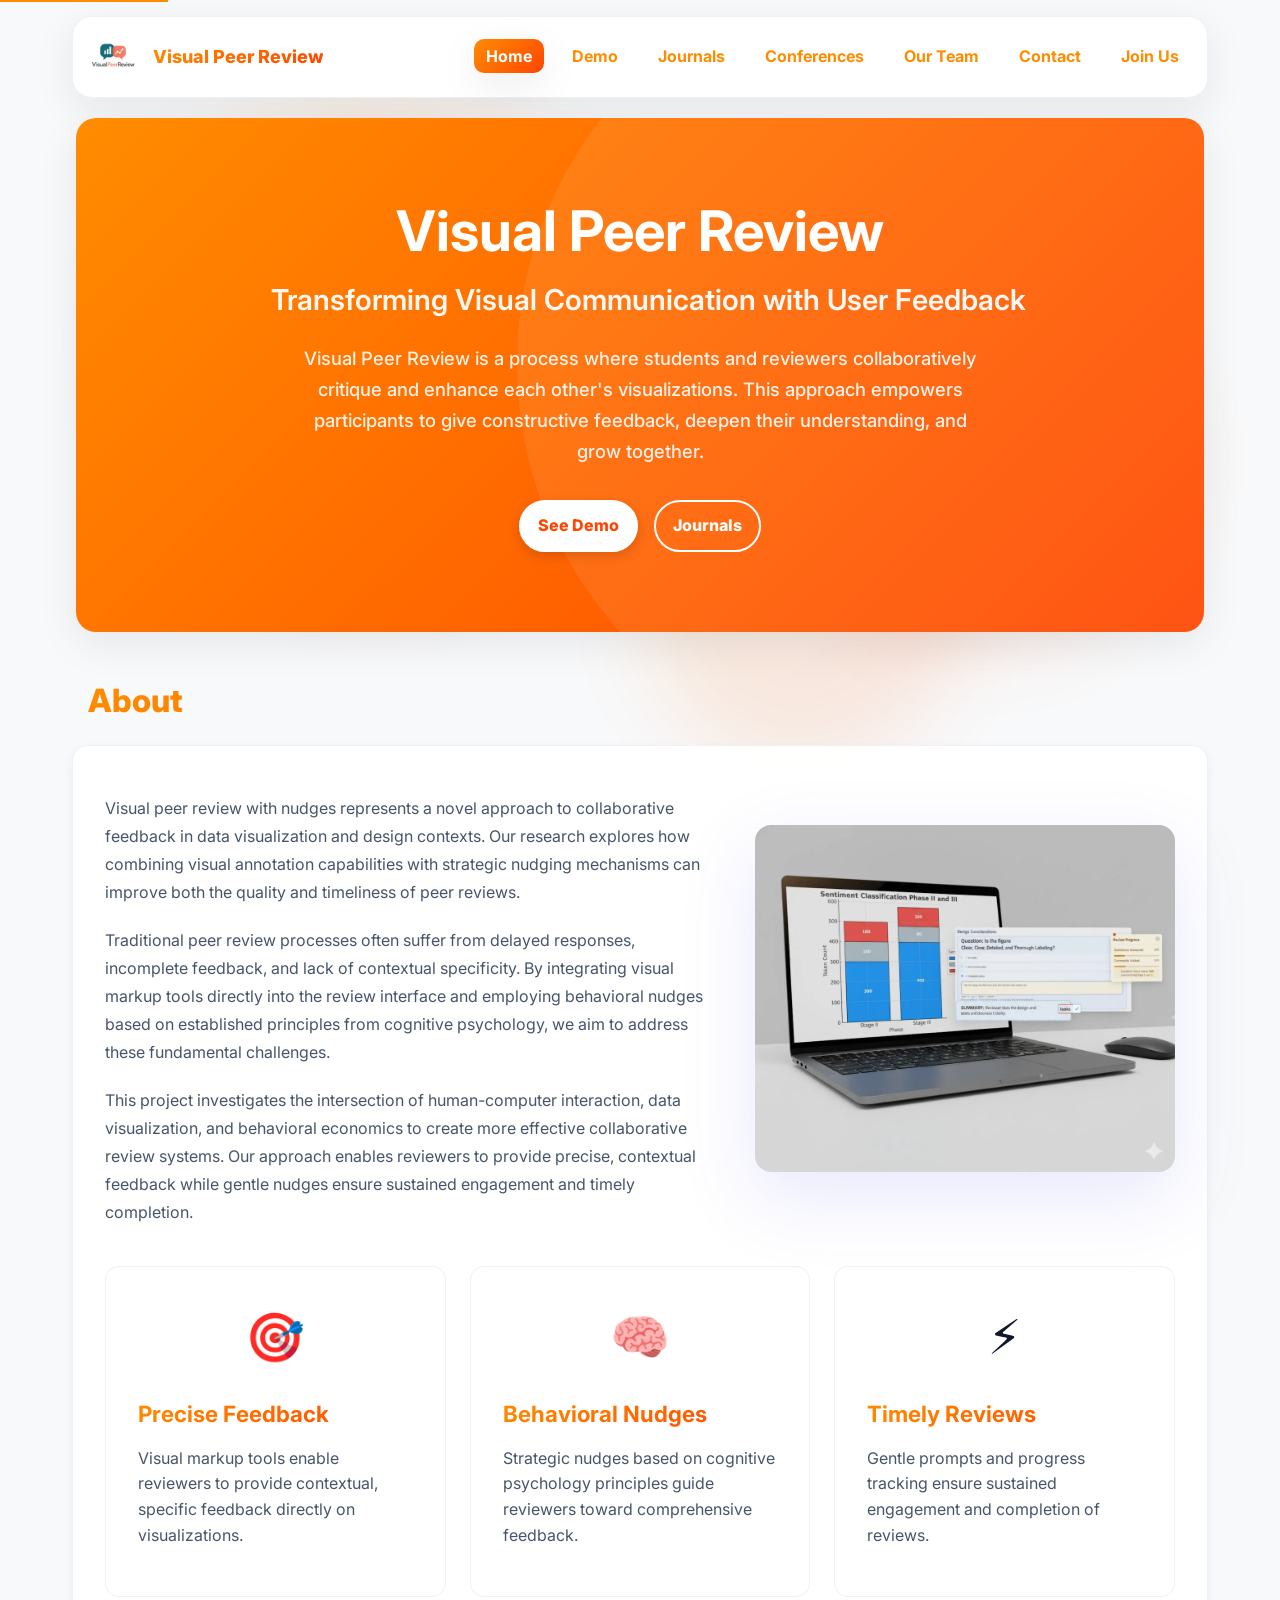
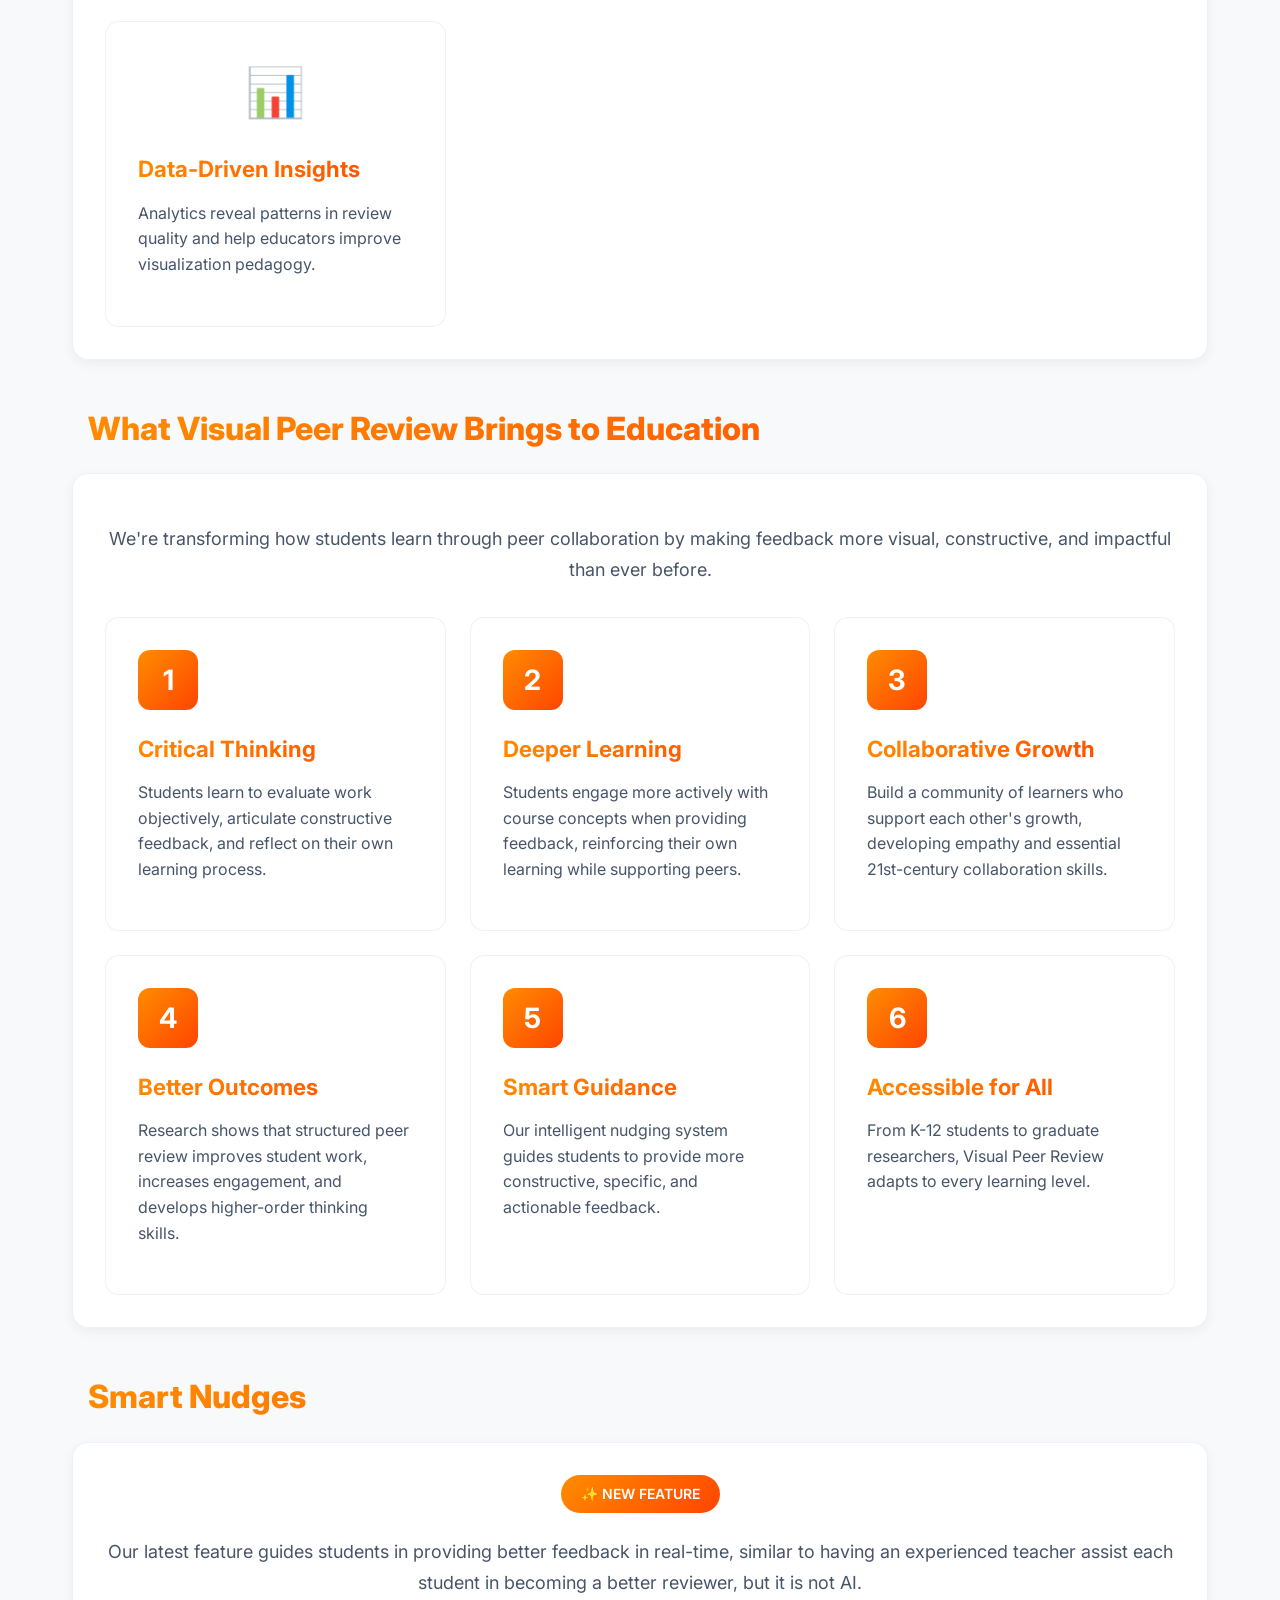
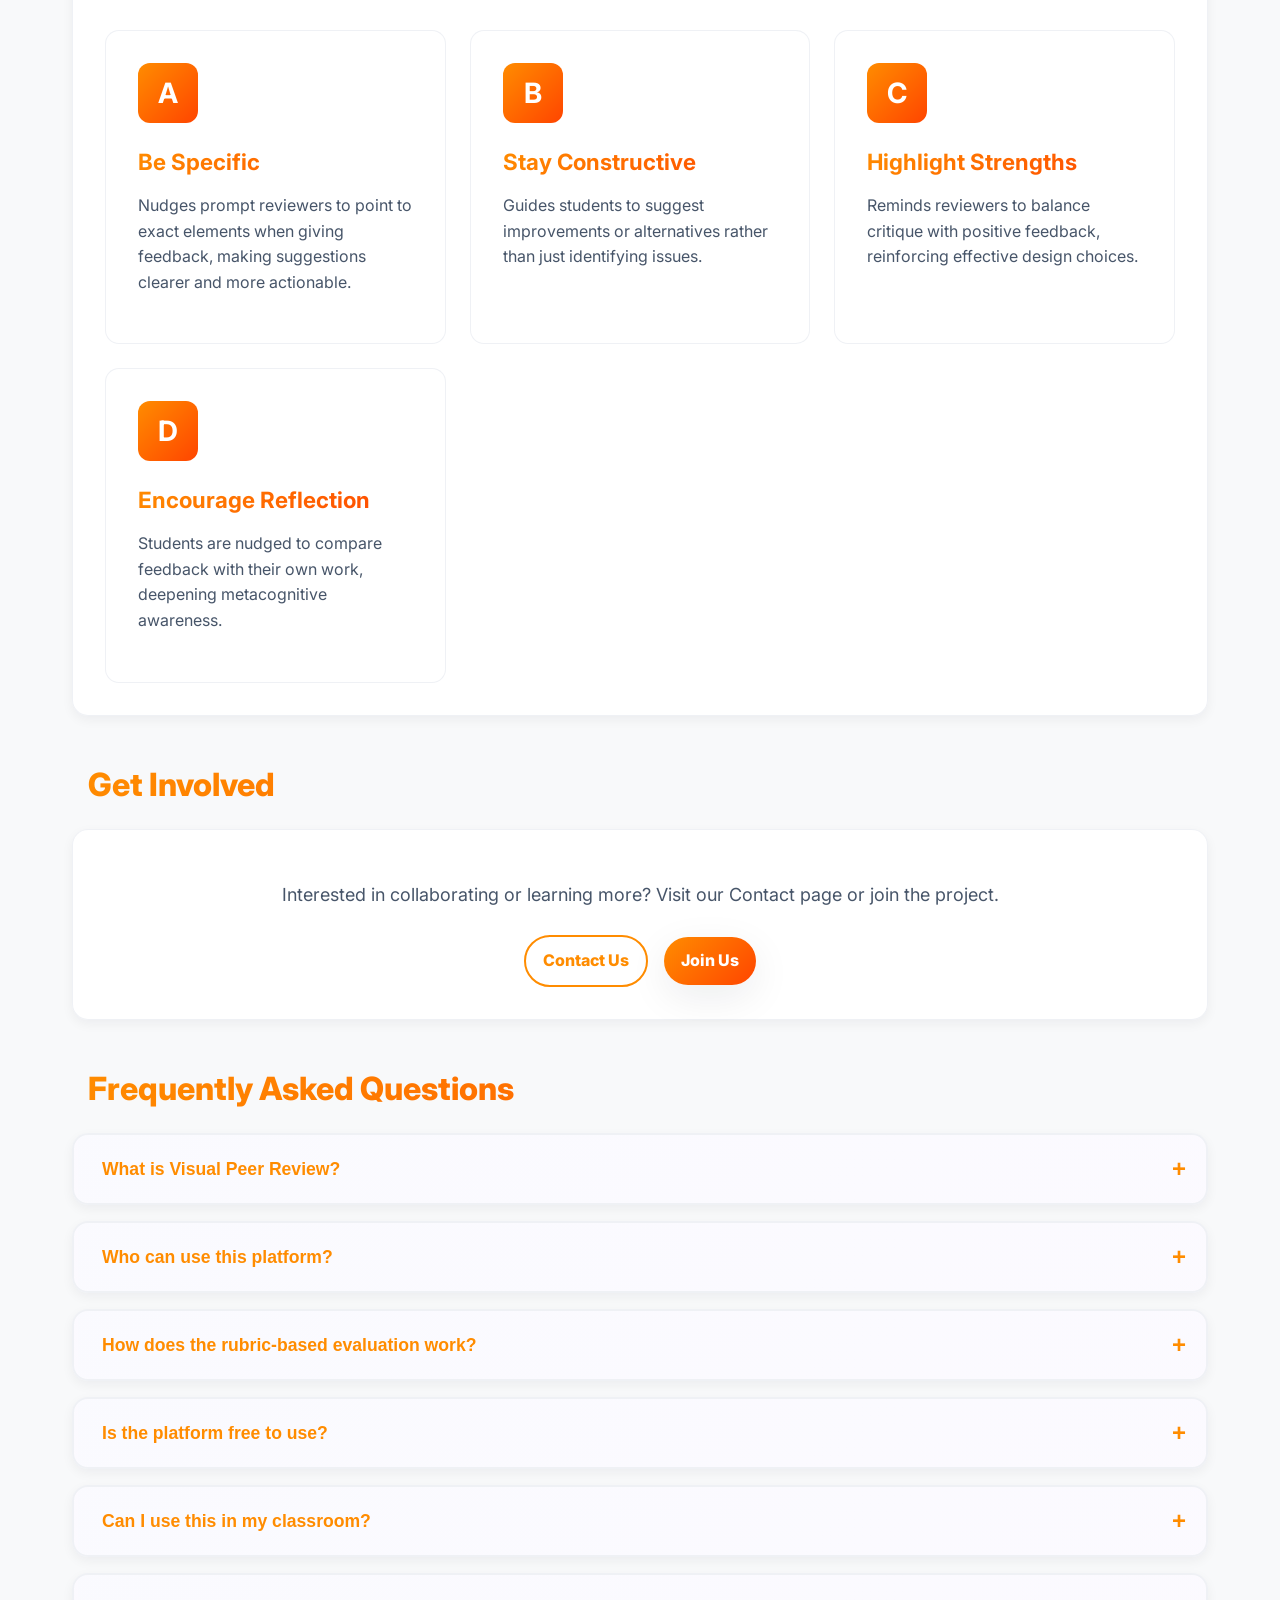
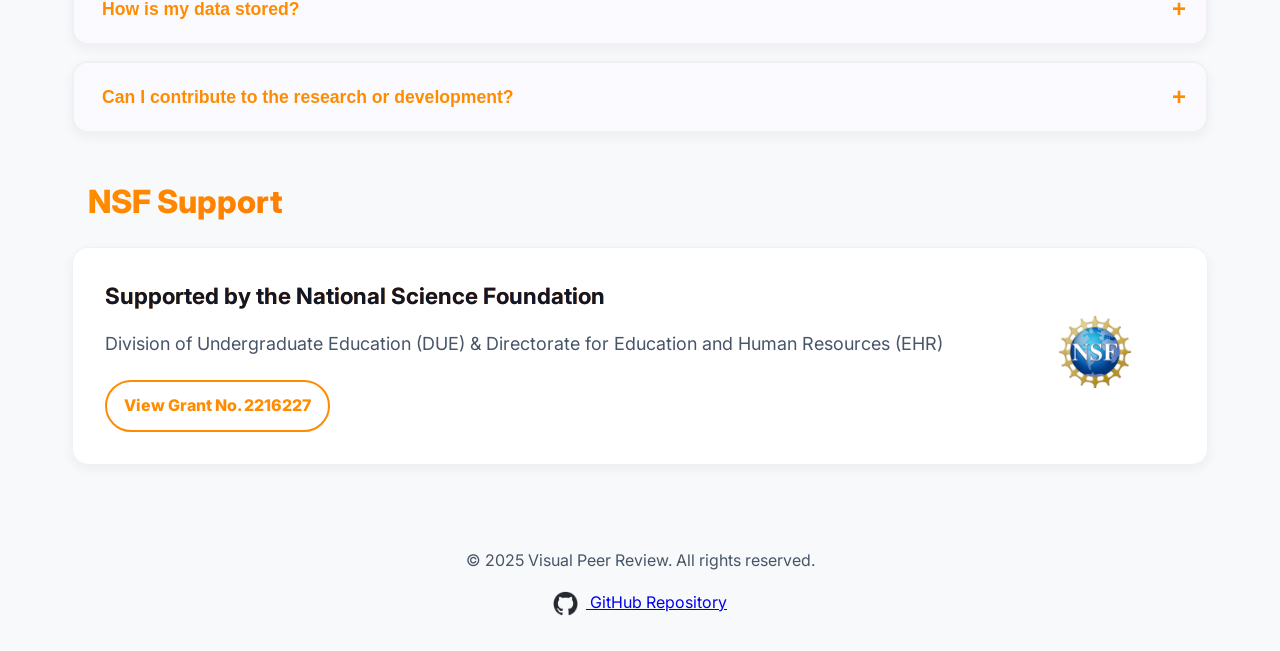
==== commit 3129335a: "orange theme upadate + bug fixes + apa" ====
--- a/VPR_2025_Site_R/index.html
+++ b/VPR_2025_Site_R/index.html
@@ -24,6 +24,7 @@
     <link rel="preconnect" href="https://fonts.gstatic.com" crossorigin>
     <link href="https://fonts.googleapis.com/css2?family=Inter:wght@400;600;700;800&display=swap" rel="stylesheet">
     <link rel="stylesheet" href="style.css">
+    <link rel="stylesheet" href="custom-hero-style.css">
 </head>
 <body>
     <!-- Skip to main content for keyboard navigation -->
@@ -32,6 +33,7 @@
     <div class="orb-wrap" aria-hidden="true">
         <div class="orb o1"></div>
         <div class="orb o2"></div>
+        <div class="orb o3"></div>
     </div>
     
     <div class="container">
@@ -54,18 +56,24 @@
         </header>
 
         <main id="main-content">
-            <section class="hero fade-in" aria-labelledby="hero-heading">
-                <h1 id="hero-heading">Visual Peer Review</h1>
-                <p class="kicker">Visual Peer Review is a process where students collaboratively critique and improve each other's visualization works.</p>
-                <p>We are currently building a collaborative platform that students, researchers, and educators can use to share visualizations and receive constructive comments and rubric scores from one another.</p>
-                <div style="margin-top:1rem">
-                    <a class="btn primary" href="demo.html" aria-label="View interactive demo">See Demo</a>
-                    <a class="btn ghost" href="journals.html" aria-label="View journal publications">Journals</a>
+            <section class="hero-section fade-in" aria-labelledby="hero-heading">
+                <div class="hero">
+                    <div class="container">
+                        <div class="hero-content">
+                            <h1 id="hero-heading">Visual Peer Review</h1>
+                            <h2>Transforming Visual Communication with User Feedback</h2>
+                            <p class="kicker">Visual Peer Review is a process where students and reviewers collaboratively critique and enhance each other's visualizations. This approach empowers participants to give constructive feedback, deepen their understanding, and grow together.</p>
+                            <div class="hero-buttons">
+                                <a class="btn primary" href="demo.html" aria-label="View interactive demo">See Demo</a>
+                                <a class="btn ghost" href="journals.html" aria-label="View journal publications">Journals</a>
+                            </div>
+                        </div>
+                    </div>
                 </div>
             </section>
 
             <section class="section fade-in" aria-labelledby="about-heading">
-                <h2 id="about-heading" class="center">About</h2>
+                <h2 id="about-heading">About</h2>
                 <article class="card">
                     <div class="about-section">
                         <div class="about-text">
@@ -105,11 +113,90 @@
                 </article>
             </section>
 
+            <section class="section fade-in" aria-labelledby="value-heading">
+                <h2 id="value-heading">What Visual Peer Review Brings to Education</h2>
+                <div class="card">
+                    <p class="kicker center" style="margin-bottom: 2rem;">We're transforming how students learn through peer collaboration by making feedback more visual, constructive, and impactful than ever before.</p>
+
+                    <div class="feature-cards">
+                        <div class="feature-card">
+                            <div class="feature-number">1</div>
+                            <h3>Critical Thinking</h3>
+                            <p>Students learn to evaluate work objectively, articulate constructive feedback, and reflect on their own learning process.</p>
+                        </div>
+
+                        <div class="feature-card">
+                            <div class="feature-number">2</div>
+                            <h3>Deeper Learning</h3>
+                            <p>Students engage more actively with course concepts when providing feedback, reinforcing their own learning while supporting peers.</p>
+                        </div>
+
+                        <div class="feature-card">
+                            <div class="feature-number">3</div>
+                            <h3>Collaborative Growth</h3>
+                            <p>Build a community of learners who support each other's growth, developing empathy and essential 21st-century collaboration skills.</p>
+                        </div>
+
+                        <div class="feature-card">
+                            <div class="feature-number">4</div>
+                            <h3>Better Outcomes</h3>
+                            <p>Research shows that structured peer review improves student work, increases engagement, and develops higher-order thinking skills.</p>
+                        </div>
+
+                        <div class="feature-card">
+                            <div class="feature-number">5</div>
+                            <h3>Smart Guidance</h3>
+                            <p>Our intelligent nudging system guides students to provide more constructive, specific, and actionable feedback.</p>
+                        </div>
+
+                        <div class="feature-card">
+                            <div class="feature-number">6</div>
+                            <h3>Accessible for All</h3>
+                            <p>From K-12 students to graduate researchers, Visual Peer Review adapts to every learning level.</p>
+                        </div>
+                    </div>
+                </div>
+            </section>
+
+            <section class="section fade-in" aria-labelledby="nudges-heading">
+                <h2 id="nudges-heading">Smart Nudges</h2>
+                <div class="card">
+                    <div class="nudges-badge">✨ NEW FEATURE</div>
+                    <p class="kicker center" style="margin-bottom: 2rem;">Our latest feature guides students in providing better feedback in real-time, similar to having an experienced teacher assist each student in becoming a better reviewer, but it is not AI.</p>
+
+                    <div class="feature-cards">
+                        <div class="feature-card">
+                            <div class="feature-number">A</div>
+                            <h3>Be Specific</h3>
+                            <p>Nudges prompt reviewers to point to exact elements when giving feedback, making suggestions clearer and more actionable.</p>
+                        </div>
+
+                        <div class="feature-card">
+                            <div class="feature-number">B</div>
+                            <h3>Stay Constructive</h3>
+                            <p>Guides students to suggest improvements or alternatives rather than just identifying issues.</p>
+                        </div>
+
+                        <div class="feature-card">
+                            <div class="feature-number">C</div>
+                            <h3>Highlight Strengths</h3>
+                            <p>Reminds reviewers to balance critique with positive feedback, reinforcing effective design choices.</p>
+                        </div>
+
+                        <div class="feature-card">
+                            <div class="feature-number">D</div>
+                            <h3>Encourage Reflection</h3>
+                            <p>Students are nudged to compare feedback with their own work, deepening metacognitive awareness.</p>
+                        </div>
+                    </div>
+                </div>
+            </section>
+
             <section class="section fade-in" aria-labelledby="get-involved">
                 <h2 id="get-involved">Get Involved</h2>
-                <div class="card">
+                <div class="card center">
                     <p class="kicker">Interested in collaborating or learning more? Visit our Contact page or join the project.</p>
-                    <div style="display: flex; justify-content: center; gap: 1rem; margin-top: 1rem;">
+                    <div class="hero-buttons">
                         <a class="btn ghost" href="contact.html">Contact Us</a>
                         <a class="btn primary" href="join.html" aria-label="Join the site">Join Us</a>
                     </div>
@@ -199,36 +286,35 @@
             </section>
 
             <section class="section fade-in" aria-labelledby="nsf-heading">
-                <h2 id="nsf-heading" style="margin-left:6px">NSF Support</h2>
-                <div class="grid">
-                    <article class="card" style="display:flex;align-items:center;justify-content:space-between;gap:1rem">
-                        <div>
+                <h2 id="nsf-heading">NSF Support</h2>
+                <article class="card nsf-card">
+                    <div class="nsf-content">
+                        <div class="nsf-text">
                             <h3>Supported by the National Science Foundation</h3>
                             <p class="kicker">Division of Undergraduate Education (DUE) & Directorate for Education and Human Resources (EHR)</p>
                             <p>
-                                <a class="btn ghost" 
-                                   href="https://www.nsf.gov/awardsearch/showAward?AWD_ID=2216227" 
-                                   target="_blank" 
+                                <a class="btn ghost"
+                                   href="https://www.nsf.gov/awardsearch/showAward?AWD_ID=2216227"
+                                   target="_blank"
                                    rel="noopener noreferrer"
                                    aria-label="View NSF Grant No. 2216227 (opens in new tab)">
                                     View Grant No. 2216227
                                 </a>
                             </p>
                         </div>
-                        <div style="width:160px;text-align:center">
-                            <a href="https://www.nsf.gov/awardsearch/showAward?AWD_ID=2216227" 
-                               target="_blank" 
+                        <div class="nsf-logo">
+                            <a href="https://www.nsf.gov/awardsearch/showAward?AWD_ID=2216227"
+                               target="_blank"
                                rel="noopener noreferrer"
                                aria-label="National Science Foundation website (opens in new tab)">
-                                <img src="assets/NSF_Official_logo.png" 
-                                     alt="National Science Foundation Logo" 
-                                     style="max-width:100%;height:84px;object-fit:contain;border-radius:8px"
+                                <img src="assets/NSF_Official_logo.png"
+                                     alt="National Science Foundation Logo"
                                      width="160"
                                      height="84">
                             </a>
                         </div>
-                    </article>
-                </div>
+                    </div>
+                </article>
             </section>
         </main>
 
--- a/VPR_2025_Site_R/style.css
+++ b/VPR_2025_Site_R/style.css
@@ -1,19 +1,73 @@
 :root {
-  --indigo-900: #1a237e;
-  --indigo-700: #3949ab;
-  --indigo-500: #5c6bc0;
-  --indigo-300: #9fa8da;
-  --violet: #7c4dff;
-  --green: #00FF00;
-  --muted: #4a5568;
-  --text-primary: #0b1220;
-  --card-bg: rgba(255, 255, 255, 0.82);
-  --glass-border: rgba(90, 100, 150, 0.10);
-  --accent-from: #3949ab;
-  --accent-to: #5c6bc0;
+  /* Modern Gradient Color Palette - Deep Ocean to Sunset */
+  --primary-900: #0f172a;        /* Rich navy - deep backgrounds */
+  --primary-800: #1e293b;        /* Slate navy */
+  --primary-700: #334155;        /* Cool slate */
+  --primary-600: #475569;        /* Medium slate */
+  --primary-500: #64748b;        /* Muted slate */
+
+  /* Vibrant Accent Colors - Orange to Red */
+  --accent-coral: #ff6b6b;       /* Vibrant coral pink */
+  --accent-orange: #FF8C00;      /* Dark orange */
+  --accent-red: #FF4500;         /* Orange red */
+  --accent-purple: #FF8C00;      /* Orange (replacing purple) */
+  --accent-violet: #FF4500;      /* Orange red (replacing violet) */
+  --accent-blue: #FF8C00;        /* Orange (replacing blue) */
+  --accent-teal: #14b8a6;        /* Fresh teal */
+  --accent-emerald: #10b981;     /* Success green */
+
+  /* Gradient Combinations */
+  --gradient-sunset: linear-gradient(135deg, #FF8C00 0%, #FF4500 100%);
+  --gradient-ocean: linear-gradient(135deg, #FF8C00 0%, #FF4500 100%);
+  --gradient-aurora: linear-gradient(135deg, #FF8C00 0%, #FF4500 100%);
+
+  /* Semantic Colors */
+  --success: #10b981;
+  --warning: #f59e0b;
+  --error: #ef4444;
+  --info: #3b82f6;
+
+  /* Neutral Palette */
+  --text-primary: #0f172a;
+  --text-secondary: #475569;
+  --text-muted: #64748b;
+  --text-light: #94a3b8;
+
+  /* Surface Colors with Glass Morphism */
+  --surface-primary: rgba(255, 255, 255, 0.95);
+  --surface-secondary: rgba(255, 255, 255, 0.85);
+  --surface-glass: rgba(255, 255, 255, 0.75);
+  --glass-border: rgba(148, 163, 184, 0.15);
+  --glass-border-hover: rgba(255, 140, 0, 0.3);
+
+  /* Background Colors */
+  --bg-primary: #ffffff;
+  --bg-secondary: #f8f9fa;
+  --bg-gradient: linear-gradient(135deg, #f8fafc 0%, #f1f5f9 100%);
+
+  /* Legacy mappings for compatibility */
+  --indigo-900: var(--primary-900);
+  --indigo-700: var(--accent-purple);
+  --indigo-500: var(--accent-violet);
+  --indigo-300: #c7d2fe;
+  --indigo-600: #4f46e5;
+  --violet: var(--accent-violet);
+  --green: var(--accent-emerald);
+  --muted: var(--text-secondary);
+  --card-bg: var(--surface-primary);
+  --accent-from: var(--accent-purple);
+  --accent-to: var(--accent-violet);
+
+  /* Design Tokens */
   --radius: 16px;
+  --radius-sm: 10px;
+  --radius-lg: 20px;
   --max-width: 1200px;
-  --focus-color: #2563eb;
+  --focus-color: var(--accent-purple);
+  --shadow-sm: 0 4px 12px rgba(15, 23, 42, 0.05);
+  --shadow-md: 0 12px 40px rgba(15, 23, 42, 0.08);
+  --shadow-lg: 0 25px 75px rgba(99, 102, 241, 0.15);
+  --shadow-xl: 0 35px 100px rgba(99, 102, 241, 0.2);
 }
 
 /* Skip link for keyboard navigation */
@@ -47,7 +101,7 @@
 body {
   margin: 0;
   font-family: Inter, system-ui, -apple-system, 'Segoe UI', Roboto, Arial, sans-serif;
-  background: #fff;
+  background: #f8f9fa;
   color: var(--text-primary);
   line-height: 1.6;
 }
@@ -97,21 +151,30 @@
 }
 
 .orb.o1 {
-  width: 420px;
-  height: 420px;
-  background: linear-gradient(135deg, var(--accent-from), var(--accent-to));
+  width: 500px;
+  height: 500px;
+  background: var(--gradient-ocean);
   left: 10%;
   top: 10%;
   animation: float1 16s ease-in-out infinite;
 }
 
 .orb.o2 {
-  width: 300px;
-  height: 300px;
-  background: linear-gradient(135deg, var(--violet), var(--accent-to));
+  width: 380px;
+  height: 380px;
+  background: var(--gradient-sunset);
   right: 8%;
   top: 30%;
   animation: float2 18s ease-in-out infinite;
+}
+
+.orb.o3 {
+  width: 320px;
+  height: 320px;
+  background: var(--gradient-aurora);
+  left: 50%;
+  bottom: 15%;
+  animation: float3 20s ease-in-out infinite;
 }
 
 @keyframes float1 {
@@ -123,6 +186,12 @@
 @keyframes float2 {
   0% { transform: translateY(0) translateX(0); }
   50% { transform: translateY(-24px) translateX(-18px); }
+  100% { transform: translateY(0) translateX(0); }
+}
+
+@keyframes float3 {
+  0% { transform: translateY(0) translateX(0); }
+  50% { transform: translateY(35px) translateX(-25px); }
   100% { transform: translateY(0) translateX(0); }
 }
 
@@ -149,10 +218,17 @@
   justify-content: space-between;
   padding: 1rem;
   margin: 1rem;
-  border-radius: 20px;
-  background: linear-gradient(180deg, rgba(255, 255, 255, 0.95), rgba(255, 255, 255, 0.90));
+  border-radius: var(--radius-lg);
+  background: var(--surface-primary);
+  backdrop-filter: blur(20px);
   border: 1px solid var(--glass-border);
-  box-shadow: 0 10px 30px rgba(22, 28, 45, 0.06);
+  box-shadow: var(--shadow-md);
+  transition: all 0.3s ease;
+}
+
+.navbar:hover {
+  box-shadow: var(--shadow-lg);
+  border-color: var(--glass-border-hover);
 }
 
 .logo-wrap {
@@ -168,7 +244,10 @@
 
 .brand {
   font-weight: 800;
-  color: var(--indigo-900);
+  background: var(--gradient-ocean);
+  -webkit-background-clip: text;
+  background-clip: text;
+  color: transparent;
   font-size: 18px;
 }
 
@@ -181,7 +260,7 @@
 }
 
 .nav-links a {
-  color: var(--indigo-700);
+  color: var(--accent-purple);
   padding: 0.45rem 0.75rem;
   border-radius: 10px;
   font-weight: 700;
@@ -192,8 +271,9 @@
 .nav-links a.active,
 .nav-links a:hover {
   color: #fff;
-  background: linear-gradient(90deg, var(--accent-from), var(--accent-to));
-  box-shadow: 0 10px 30px rgba(57, 73, 171, 0.12);
+  background: var(--gradient-ocean);
+  box-shadow: var(--shadow-md);
+  transform: translateY(-2px);
 }
 
 /* Mobile navigation improvements */
@@ -212,44 +292,111 @@
 .hero {
   margin: 1.25rem;
   padding: 2.6rem;
-  border-radius: 20px;
+  border-radius: var(--radius-lg);
   text-align: center;
-  background: linear-gradient(180deg, rgba(57, 73, 171, 0.06), rgba(92, 107, 192, 0.02));
-  border: 1px solid rgba(92, 107, 192, 0.06);
-  box-shadow: 0 20px 60px rgba(15, 23, 42, 0.04);
+  background: linear-gradient(135deg, rgba(99, 102, 241, 0.05), rgba(139, 92, 246, 0.08));
+  border: 1px solid var(--glass-border);
+  box-shadow: var(--shadow-md);
   transition: all 0.28s ease;
+  position: relative;
+  overflow: hidden;
+}
+
+.hero::before {
+  content: '';
+  position: absolute;
+  top: 0;
+  left: -100%;
+  width: 100%;
+  height: 100%;
+  background: linear-gradient(90deg, transparent, rgba(255, 255, 255, 0.3), transparent);
+  transition: left 0.5s ease;
+}
+
+.hero:hover::before {
+  left: 100%;
 }
 
 .hero:hover {
   transform: translateY(-10px);
-  box-shadow: 0 30px 90px rgba(57, 73, 171, 0.14);
-  border-bottom: 6px solid var(--indigo-700);
+  box-shadow: var(--shadow-xl);
+  border-bottom: 6px solid var(--accent-purple);
 }
 
 .hero h1 {
-  margin: 0 0 1rem 0;
-  font-size: 2.2rem;
-  background: linear-gradient(90deg, var(--accent-from), var(--accent-to));
+  margin: 0 0 1.25rem 0;
+  font-size: 2.5rem;
+  background: var(--gradient-ocean);
   -webkit-background-clip: text;
   background-clip: text;
   color: transparent;
   font-weight: 900;
+  position: relative;
+  z-index: 1;
+  line-height: 1.2;
+}
+
+.hero p {
+  position: relative;
+  z-index: 1;
+  max-width: 800px;
+  margin-left: auto;
+  margin-right: auto;
+  margin-bottom: 1rem;
+}
+
+.hero p.kicker {
+  font-size: 1.25rem;
+  line-height: 1.6;
+  margin-bottom: 1.25rem;
+  font-weight: 500;
+}
+
+@media (max-width: 768px) {
+  .hero h1 {
+    font-size: 2rem;
+  }
+
+  .hero p.kicker {
+    font-size: 1.1rem;
+  }
 }
 
 h2 {
-  font-size: 1.875rem;
-  color: var(--indigo-900);
-  margin-bottom: 1rem;
+  font-size: 2rem;
+  background: var(--gradient-ocean);
+  -webkit-background-clip: text;
+  background-clip: text;
+  color: transparent;
+  margin-bottom: 1.5rem;
+  margin-left: 1rem;
+  font-weight: 800;
+  line-height: 1.3;
 }
 
 h3 {
-  font-size: 1.5rem;
-  color: var(--indigo-700);
+  font-size: 1.4rem;
+  background: var(--gradient-ocean);
+  -webkit-background-clip: text;
+  background-clip: text;
+  color: transparent;
   margin-bottom: 0.75rem;
+  font-weight: 700;
+  line-height: 1.4;
 }
 
 .center {
   text-align: center;
+}
+
+/* Hero Buttons */
+.hero-buttons {
+  display: flex;
+  justify-content: center;
+  align-items: center;
+  gap: 1rem;
+  margin-top: 1.5rem;
+  flex-wrap: wrap;
 }
 
 .kicker {
@@ -259,7 +406,11 @@
 }
 
 .section {
-  margin: 2rem 1rem;
+  margin: 3rem 1rem;
+}
+
+.section:first-of-type {
+  margin-top: 2rem;
 }
 
 .grid {
@@ -270,18 +421,19 @@
 }
 
 .card {
-  padding: 1.25rem;
-  border-radius: 14px;
+  padding: 2rem;
+  border-radius: var(--radius);
   background: var(--card-bg);
   border: 1px solid var(--glass-border);
-  box-shadow: 0 12px 40px rgba(15, 23, 42, 0.05);
-  transition: transform 0.28s, box-shadow 0.28s;
+  box-shadow: var(--shadow-sm);
+  transition: transform 0.28s, box-shadow 0.28s, border-color 0.28s;
 }
 
 .card:hover {
   transform: translateY(-10px);
-  box-shadow: 0 30px 90px rgba(57, 73, 171, 0.14);
-  border-bottom: 6px solid var(--indigo-700);
+  box-shadow: var(--shadow-lg);
+  border-bottom: 6px solid var(--accent-purple);
+  border-color: var(--glass-border-hover);
 }
 
 .btn {
@@ -303,69 +455,109 @@
 }
 
 .btn.primary {
-  background: linear-gradient(135deg, var(--accent-from), var(--violet));
+  background: var(--gradient-ocean);
   color: #fff;
-  box-shadow: 0 10px 30px rgba(57, 73, 171, 0.12);
+  box-shadow: var(--shadow-md);
+  position: relative;
+  overflow: hidden;
+}
+
+.btn.primary::before {
+  content: '';
+  position: absolute;
+  top: 0;
+  left: -100%;
+  width: 100%;
+  height: 100%;
+  background: linear-gradient(90deg, transparent, rgba(255, 255, 255, 0.3), transparent);
+  transition: left 0.5s ease;
+}
+
+.btn.primary:hover::before {
+  left: 100%;
 }
 
 .btn.primary:hover {
-  box-shadow: 0 15px 40px rgba(57, 73, 171, 0.20);
+  box-shadow: var(--shadow-lg);
 }
 
 .btn.ghost {
   background: transparent;
-  color: var(--indigo-700);
-  border: 2px solid var(--indigo-700);
+  color: var(--accent-purple);
+  border: 2px solid var(--accent-purple);
 }
 
 .btn.ghost:hover {
-  background: var(--indigo-700);
+  background: var(--gradient-ocean);
   color: white;
+  border-color: transparent;
+}
+
+.btn.primary.active {
+  box-shadow: var(--shadow-lg);
+}
+
+.btn.ghost.active {
+  background: var(--gradient-ocean);
+  color: white;
+  border-color: transparent;
 }
 
 /* FAQ Section */
 .faq-container {
-  max-width: 800px;
-  margin: 2rem auto;
+  max-width: var(--max-width);
+  margin: 0 auto;
 }
 
 .faq-item {
   margin-bottom: 1rem;
-  border: 1px solid var(--glass-border);
-  border-radius: 12px;
+  border: 2px solid var(--glass-border);
+  border-radius: var(--radius);
   overflow: hidden;
   background: var(--card-bg);
   transition: all 0.3s ease;
+  box-shadow: var(--shadow-sm);
 }
 
 .faq-item:hover {
-  box-shadow: 0 4px 12px rgba(57, 73, 171, 0.08);
+  box-shadow: var(--shadow-md);
+  border-color: var(--glass-border-hover);
+  transform: translateY(-2px);
 }
 
 .faq-question {
   width: 100%;
-  padding: 1.25rem;
-  background: transparent;
+  padding: 1.25rem 1.25rem 1.25rem 1.5rem;
   border: none;
+  border-left: 4px solid transparent;
   text-align: left;
   font-size: 1.1rem;
-  font-weight: 600;
-  color: var(--indigo-900);
+  font-weight: 700;
+  background: linear-gradient(135deg, rgba(99, 102, 241, 0.03), rgba(139, 92, 246, 0.03));
   cursor: pointer;
   display: flex;
   justify-content: space-between;
   align-items: center;
   transition: all 0.3s ease;
+  color: var(--accent-purple);
 }
 
 .faq-question:hover {
-  background: rgba(57, 73, 171, 0.05);
+  background: linear-gradient(135deg, rgba(99, 102, 241, 0.08), rgba(139, 92, 246, 0.08));
+  border-left-color: var(--accent-purple);
+  color: var(--accent-violet);
+}
+
+.faq-question[aria-expanded="true"] {
+  background: linear-gradient(135deg, rgba(99, 102, 241, 0.1), rgba(139, 92, 246, 0.1));
+  border-left-color: var(--accent-violet);
+  color: var(--accent-violet);
 }
 
 .faq-icon {
   font-size: 1.5rem;
   font-weight: bold;
-  color: var(--indigo-700);
+  color: var(--accent-purple);
   transition: transform 0.3s ease;
   flex-shrink: 0;
   margin-left: 1rem;
@@ -411,7 +603,10 @@
 .progress-sidebar h3 {
   margin: 0 0 1rem 0;
   font-size: 1.2rem;
-  color: var(--indigo-900);
+  background: var(--gradient-ocean);
+  -webkit-background-clip: text;
+  background-clip: text;
+  color: transparent;
 }
 
 .progress-bar-container {
@@ -425,16 +620,17 @@
 
 .progress-bar {
   height: 100%;
-  background: linear-gradient(90deg, var(--accent-from), var(--violet));
+  background: var(--gradient-sunset);
   border-radius: 999px;
   transition: width 0.5s ease;
   width: 0%;
+  box-shadow: 0 2px 8px rgba(255, 107, 107, 0.3);
 }
 
 #progress-text {
   font-size: 0.9rem;
   font-weight: 700;
-  color: var(--indigo-700);
+  color: var(--accent-purple);
   margin: 0 0 1rem 0;
 }
 
@@ -453,17 +649,17 @@
 }
 
 .progress-item.completed {
-  color: var(--indigo-900);
+  color: var(--primary-900);
   font-weight: 600;
 }
 
 .progress-checkbox {
   font-size: 1.2rem;
-  color: var(--indigo-500);
+  color: var(--accent-purple);
 }
 
 .progress-item.completed .progress-checkbox {
-  color: #10b981;
+  color: var(--accent-emerald);
 }
 
 .progress-hint {
@@ -536,7 +732,7 @@
 input:hover,
 textarea:hover,
 select:hover {
-  border-color: var(--indigo-500);
+  border-color: var(--accent-purple);
 }
 
 label {
@@ -557,8 +753,8 @@
 }
 
 .rubric-section:hover {
-  border-color: var(--indigo-500);
-  box-shadow: 0 4px 12px rgba(57, 73, 171, 0.08);
+  border-color: var(--accent-purple);
+  box-shadow: 0 4px 12px rgba(99, 102, 241, 0.08);
 }
 
 .rubric-header {
@@ -572,7 +768,7 @@
 
 .rubric-header label {
   font-weight: 600;
-  color: var(--indigo-900);
+  color: var(--primary-900);
   flex: 1;
   min-width: 200px;
 }
@@ -591,13 +787,13 @@
 }
 
 .rating-select:hover {
-  border-color: var(--indigo-500);
+  border-color: var(--accent-purple);
 }
 
 .rating-select:focus {
   border-color: var(--focus-color);
   outline: none;
-  box-shadow: 0 0 0 3px rgba(37, 99, 235, 0.1);
+  box-shadow: 0 0 0 3px rgba(99, 102, 241, 0.1);
 }
 
 .comment-box {
@@ -614,17 +810,17 @@
 }
 
 .comment-box:hover {
-  border-color: var(--indigo-300);
+  border-color: var(--accent-purple);
 }
 
 .comment-box:focus {
   border-color: var(--focus-color);
   outline: none;
-  box-shadow: 0 0 0 3px rgba(37, 99, 235, 0.1);
+  box-shadow: 0 0 0 3px rgba(99, 102, 241, 0.1);
 }
 
 .comment-box::placeholder {
-  color: #9ca3af;
+  color: var(--text-light);
   font-style: italic;
 }
 
@@ -636,8 +832,8 @@
   padding: 1rem;
   margin-bottom: 1.5rem;
   border-radius: 12px;
-  background: linear-gradient(135deg, rgba(124, 77, 255, 0.08), rgba(57, 73, 171, 0.08));
-  border-left: 4px solid var(--violet);
+  background: linear-gradient(135deg, rgba(139, 92, 246, 0.08), rgba(99, 102, 241, 0.08));
+  border-left: 4px solid var(--accent-violet);
   animation: fadeIn 0.5s ease;
 }
 
@@ -649,8 +845,8 @@
   padding: 0.75rem;
   margin-top: 0.75rem;
   border-radius: 8px;
-  background: linear-gradient(135deg, rgba(124, 77, 255, 0.06), rgba(57, 73, 171, 0.06));
-  border-left: 3px solid var(--violet);
+  background: linear-gradient(135deg, rgba(139, 92, 246, 0.06), rgba(99, 102, 241, 0.06));
+  border-left: 3px solid var(--accent-violet);
   font-size: 0.875rem;
   transition: all 0.3s ease;
 }
@@ -668,28 +864,28 @@
 }
 
 .individual-nudge.success {
-  background: linear-gradient(135deg, rgba(16, 185, 129, 0.06), rgba(5, 150, 105, 0.06));
-  border-left-color: #10b981;
+  background: linear-gradient(135deg, rgba(16, 185, 129, 0.08), rgba(5, 150, 105, 0.08));
+  border-left-color: var(--accent-emerald);
 }
 
 .individual-nudge.warning {
-  background: linear-gradient(135deg, rgba(245, 158, 11, 0.06), rgba(217, 119, 6, 0.06));
-  border-left-color: #f59e0b;
+  background: linear-gradient(135deg, rgba(245, 158, 11, 0.08), rgba(255, 107, 107, 0.08));
+  border-left-color: var(--accent-coral);
 }
 
 .individual-nudge.info {
-  background: linear-gradient(135deg, rgba(59, 130, 246, 0.06), rgba(37, 99, 235, 0.06));
-  border-left-color: #3b82f6;
+  background: linear-gradient(135deg, rgba(59, 130, 246, 0.08), rgba(20, 184, 166, 0.08));
+  border-left-color: var(--accent-teal);
 }
 
 .nudge-box.success {
-  background: linear-gradient(135deg, rgba(16, 185, 129, 0.08), rgba(5, 150, 105, 0.08));
-  border-left-color: #10b981;
+  background: linear-gradient(135deg, rgba(16, 185, 129, 0.1), rgba(20, 184, 166, 0.1));
+  border-left-color: var(--accent-emerald);
 }
 
 .nudge-box.warning {
-  background: linear-gradient(135deg, rgba(245, 158, 11, 0.08), rgba(217, 119, 6, 0.08));
-  border-left-color: #f59e0b;
+  background: linear-gradient(135deg, rgba(245, 158, 11, 0.1), rgba(255, 107, 107, 0.1));
+  border-left-color: var(--accent-coral);
 }
 
 .nudge-icon {
@@ -731,13 +927,14 @@
 }
 
 th {
-  background: linear-gradient(180deg, rgba(57, 73, 171, 0.08), rgba(92, 107, 192, 0.04));
+  background: linear-gradient(135deg, rgba(99, 102, 241, 0.08), rgba(139, 92, 246, 0.08));
   font-weight: 700;
-  color: var(--indigo-900);
+  color: var(--primary-900);
+  border-bottom: 2px solid var(--accent-purple);
 }
 
 tr:hover {
-  background: rgba(92, 107, 192, 0.02);
+  background: linear-gradient(135deg, rgba(99, 102, 241, 0.02), rgba(139, 92, 246, 0.02));
 }
 
 td:last-child {
@@ -761,7 +958,167 @@
   }
 }
 
-/* Team Cards */
+/* Modern Team Cards */
+.team-grid {
+  display: grid;
+  grid-template-columns: repeat(auto-fit, minmax(320px, 1fr));
+  gap: 2rem;
+  margin-top: 2rem;
+}
+
+.team-grid-compact {
+  grid-template-columns: repeat(auto-fit, minmax(280px, 1fr));
+  gap: 1.5rem;
+}
+
+.team-card-modern {
+  background: var(--surface-primary);
+  border: 1px solid var(--glass-border);
+  border-radius: var(--radius);
+  overflow: visible;
+  transition: all 0.3s ease;
+  box-shadow: var(--shadow-sm);
+  display: flex;
+  flex-direction: column;
+}
+
+.team-card-modern:hover {
+  transform: translateY(-8px);
+  box-shadow: var(--shadow-lg);
+  border-color: var(--glass-border-hover);
+}
+
+.team-card-header {
+  background: linear-gradient(135deg, rgba(99, 102, 241, 0.08), rgba(139, 92, 246, 0.08));
+  padding: 2.5rem;
+  display: flex;
+  justify-content: center;
+  align-items: center;
+  position: relative;
+  overflow: visible;
+}
+
+.team-card-header::before {
+  content: '';
+  position: absolute;
+  top: -50%;
+  left: -50%;
+  width: 200%;
+  height: 200%;
+  background: radial-gradient(circle, rgba(99, 102, 241, 0.1) 0%, transparent 70%);
+  transition: transform 0.6s ease;
+}
+
+.team-card-modern:hover .team-card-header::before {
+  transform: scale(1.2);
+}
+
+.team-avatar {
+  width: 200px;
+  height: 200px;
+  position: relative;
+  z-index: 1;
+}
+
+.team-avatar img {
+  width: 100%;
+  height: 100%;
+  border-radius: 12px;
+  object-fit: cover;
+  border: none;
+  box-shadow: 0 8px 30px rgba(15, 23, 42, 0.15);
+  transition: transform 0.3s ease, box-shadow 0.3s ease;
+}
+
+.team-card-modern:hover .team-avatar img {
+  transform: scale(1.05);
+  box-shadow: 0 12px 40px rgba(99, 102, 241, 0.3);
+}
+
+.team-avatar-sm {
+  width: 150px;
+  height: 150px;
+}
+
+.team-card-body {
+  padding: 1.75rem;
+  text-align: center;
+  flex: 1;
+  display: flex;
+  flex-direction: column;
+  gap: 0.75rem;
+}
+
+.team-card-body h3 {
+  margin: 0 0 0.5rem 0;
+  font-size: 1.5rem;
+  color: var(--primary-900);
+  font-weight: 800;
+}
+
+.team-role {
+  font-size: 1rem;
+  font-weight: 700;
+  color: var(--accent-purple);
+  margin: 0;
+  text-transform: uppercase;
+  letter-spacing: 0.5px;
+  font-size: 0.875rem;
+}
+
+.team-affiliation {
+  font-size: 0.95rem;
+  color: var(--text-muted);
+  line-height: 1.6;
+  margin: 0;
+  font-weight: 500;
+}
+
+.team-bio {
+  font-size: 0.95rem;
+  color: var(--text-secondary);
+  line-height: 1.7;
+  margin: 0.5rem 0 1rem 0;
+  flex: 1;
+}
+
+.btn-sm {
+  padding: 0.5rem 1.25rem;
+  font-size: 0.9rem;
+  display: inline-block;
+  margin-top: auto;
+}
+
+.team-card-compact .team-card-header {
+  padding: 1.5rem;
+}
+
+.team-card-compact .team-card-body {
+  padding: 1.5rem;
+}
+
+.team-card-compact .team-card-body h3 {
+  font-size: 1.3rem;
+}
+
+@media (max-width: 768px) {
+  .team-grid {
+    grid-template-columns: 1fr;
+    gap: 1.5rem;
+  }
+
+  .team-avatar {
+    width: 160px;
+    height: 160px;
+  }
+
+  .team-avatar-sm {
+    width: 130px;
+    height: 130px;
+  }
+}
+
+/* Legacy Team Card Support (keep for backward compatibility) */
 .team-card {
   display: flex;
   align-items: center;
@@ -786,7 +1143,7 @@
   height: 150px;
   border-radius: 50%;
   object-fit: cover;
-  border: 4px solid #fff;
+  border: 4px solid var(--bg-primary);
   box-shadow: 0 8px 26px rgba(15, 23, 42, 0.08);
 }
 
@@ -799,7 +1156,7 @@
     flex-direction: column;
     text-align: center;
   }
-  
+
   .team-photo img {
     width: 120px;
     height: 120px;
@@ -843,8 +1200,9 @@
 
 .stat-card:hover {
   transform: translateY(-8px);
-  box-shadow: 0 25px 75px rgba(57, 73, 171, 0.12);
-  border-bottom: 4px solid var(--indigo-600);
+  box-shadow: var(--shadow-lg);
+  border-bottom: 4px solid var(--accent-purple);
+  border-color: var(--glass-border-hover);
 }
 
 .stat-icon {
@@ -855,7 +1213,10 @@
 .stat-value {
   font-size: 2.5rem;
   font-weight: 800;
-  color: var(--indigo-900);
+  background: var(--gradient-sunset);
+  -webkit-background-clip: text;
+  background-clip: text;
+  color: transparent;
   margin-bottom: 0.5rem;
 }
 
@@ -868,7 +1229,7 @@
 }
 
 .chart-card {
-  padding: 1.5rem;
+  padding: 2rem;
 }
 
 .chart-card h3 {
@@ -876,8 +1237,13 @@
   text-align: center;
 }
 
+.chart-card .kicker {
+  margin-bottom: 1rem;
+}
+
 .chart-card canvas {
-  max-height: 300px;
+  max-height: 400px;
+  width: 100%;
 }
 
 /* Info Tooltip */
@@ -885,7 +1251,7 @@
   display: inline-block;
   width: 24px;
   height: 24px;
-  background: linear-gradient(135deg, var(--accent-from), var(--violet));
+  background: var(--gradient-ocean);
   color: white;
   border-radius: 50%;
   text-align: center;
@@ -894,56 +1260,153 @@
   cursor: help;
   margin-left: 0.5rem;
   position: relative;
+  box-shadow: 0 2px 8px rgba(99, 102, 241, 0.3);
+  transition: all 0.3s ease;
+}
+
+.info-icon:hover {
+  transform: scale(1.1);
+  box-shadow: 0 4px 12px rgba(99, 102, 241, 0.4);
 }
 
 .info-tooltip {
-  position: absolute;
-  top: -10px;
-  left: 35px;
+  position: fixed;
+  top: 50%;
+  left: 50%;
+  transform: translate(-50%, -50%) scale(0.95);
   background: white;
-  border: 2px solid var(--indigo-500);
-  border-radius: 12px;
-  padding: 1rem;
-  width: 400px;
-  max-width: 90vw;
-  box-shadow: 0 20px 60px rgba(15, 23, 42, 0.2);
-  z-index: 1000;
+  border: 1px solid var(--glass-border);
+  border-radius: var(--radius-lg);
+  padding: 2.5rem;
+  width: 650px;
+  max-width: 92vw;
+  max-height: 85vh;
+  overflow-y: auto;
+  box-shadow: 0 25px 80px rgba(0, 0, 0, 0.3);
+  z-index: 10000;
   display: none;
-  animation: fadeIn 0.3s ease;
+  opacity: 0;
+  transition: all 0.3s ease;
 }
 
 .info-tooltip.show {
   display: block;
+  opacity: 1;
+  transform: translate(-50%, -50%) scale(1);
+  animation: modalSlideIn 0.4s cubic-bezier(0.16, 1, 0.3, 1);
+}
+
+@keyframes modalSlideIn {
+  from {
+    transform: translate(-50%, -60%) scale(0.9);
+    opacity: 0;
+  }
+  to {
+    transform: translate(-50%, -50%) scale(1);
+    opacity: 1;
+  }
+}
+
+/* Backdrop for tooltip */
+.tooltip-backdrop {
+  position: fixed;
+  top: 0;
+  left: 0;
+  right: 0;
+  bottom: 0;
+  background: rgba(15, 23, 42, 0.6);
+  backdrop-filter: blur(4px);
+  z-index: 9999;
+  display: none;
+  opacity: 0;
+  transition: opacity 0.3s ease;
+}
+
+.tooltip-backdrop.show {
+  display: block;
+  opacity: 1;
 }
 
 .info-tooltip h4 {
-  margin: 0 0 0.75rem 0;
-  color: var(--indigo-900);
-  font-size: 1.1rem;
+  margin: 0 0 1.25rem 0;
+  color: var(--primary-900);
+  font-size: 1.75rem;
+  font-weight: 800;
+  background: var(--gradient-sunset);
+  -webkit-background-clip: text;
+  background-clip: text;
+  color: transparent;
+  text-align: center;
 }
 
 .info-tooltip p {
-  margin: 0 0 0.75rem 0;
-  color: var(--muted);
-  font-size: 0.9rem;
-  line-height: 1.5;
+  margin: 0 0 1.25rem 0;
+  color: var(--text-secondary);
+  font-size: 1rem;
+  line-height: 1.7;
 }
 
 .info-tooltip img {
   max-width: 100%;
-  border-radius: 8px;
-  margin-top: 0.5rem;
+  border-radius: var(--radius);
+  margin-top: 1rem;
+  box-shadow: var(--shadow-md);
+  border: 1px solid var(--glass-border);
 }
 
 .info-tooltip ul {
-  margin: 0.5rem 0;
-  padding-left: 1.5rem;
-  color: var(--muted);
+  margin: 1rem 0;
+  padding-left: 0;
+  list-style: none;
 }
 
 .info-tooltip li {
-  margin-bottom: 0.5rem;
-  font-size: 0.9rem;
+  margin-bottom: 1rem;
+  font-size: 1rem;
+  line-height: 1.6;
+  color: var(--text-secondary);
+  padding-left: 2rem;
+  position: relative;
+}
+
+.info-tooltip li::before {
+  content: '✓';
+  position: absolute;
+  left: 0;
+  color: var(--accent-emerald);
+  font-weight: bold;
+  font-size: 1.2rem;
+}
+
+.info-tooltip li strong {
+  color: var(--accent-purple);
+  font-weight: 700;
+}
+
+/* Close button for tooltip */
+.tooltip-close {
+  position: absolute;
+  top: 1rem;
+  right: 1rem;
+  width: 32px;
+  height: 32px;
+  border: none;
+  background: rgba(239, 68, 68, 0.1);
+  color: #ef4444;
+  border-radius: 50%;
+  cursor: pointer;
+  font-size: 1.25rem;
+  font-weight: bold;
+  display: flex;
+  align-items: center;
+  justify-content: center;
+  transition: all 0.2s ease;
+}
+
+.tooltip-close:hover {
+  background: #ef4444;
+  color: white;
+  transform: rotate(90deg);
 }
 
 /* Secondary Navigation for Demo/Analytics Toggle */
@@ -951,44 +1414,45 @@
   display: flex;
   justify-content: center;
   gap: 1rem;
-  margin: 2rem 0;
-  padding: 0.5rem;
-  background: rgba(255, 255, 255, 0.6);
-  border-radius: 12px;
-  backdrop-filter: blur(10px);
+  margin: 2rem 0 0 0;
+  padding: 0;
+  background: transparent;
+  border-radius: 0;
+  backdrop-filter: none;
 }
 
 .secondary-nav-btn {
   padding: 0.75rem 2rem;
   font-size: 1rem;
   font-weight: 600;
-  color: var(--muted);
-  background: white;
-  border: 2px solid rgba(57, 73, 171, 0.15);
-  border-radius: 10px;
+  color: var(--text-secondary);
+  background: rgba(255, 255, 255, 0.7);
+  border: 2px solid var(--glass-border);
+  border-radius: var(--radius-sm);
   cursor: pointer;
   transition: all 0.3s ease;
   font-family: inherit;
+  backdrop-filter: blur(10px);
 }
 
 .secondary-nav-btn:hover {
-  background: rgba(57, 73, 171, 0.05);
-  border-color: var(--indigo-500);
-  color: var(--indigo-700);
+  background: rgba(255, 255, 255, 0.9);
+  border-color: var(--glass-border-hover);
+  color: var(--accent-purple);
   transform: translateY(-2px);
-  box-shadow: 0 8px 20px rgba(57, 73, 171, 0.1);
+  box-shadow: var(--shadow-md);
 }
 
 .secondary-nav-btn.active {
-  background: linear-gradient(135deg, var(--accent-from), var(--accent-to));
+  background: var(--gradient-ocean);
   color: white;
-  border-color: var(--indigo-700);
-  box-shadow: 0 8px 25px rgba(57, 73, 171, 0.25);
+  border-color: transparent;
+  box-shadow: var(--shadow-md);
 }
 
 .secondary-nav-btn.active:hover {
   transform: translateY(-2px);
-  box-shadow: 0 10px 30px rgba(57, 73, 171, 0.3);
+  box-shadow: var(--shadow-lg);
 }
 
 @media (max-width: 768px) {
@@ -1007,29 +1471,51 @@
 /* About Section Styles */
 .about-section {
   display: flex;
-  gap: 2rem;
+  gap: 2.5rem;
   align-items: center;
-  margin: 2rem 0;
+  margin-bottom: 2.5rem;
 }
 
 .about-text {
   flex: 1;
+  text-align: left;
+}
+
+.about-text p {
+  margin-bottom: 1.25rem;
+  line-height: 1.75;
+  color: var(--text-secondary);
+}
+
+.about-text p:last-child {
+  margin-bottom: 0;
 }
 
 .about-image {
-  flex: 0 0 400px;
-  max-width: 400px;
+  flex: 0 0 420px;
+  max-width: 420px;
 }
 
 .about-image img {
   width: 100%;
-  border-radius: 14px;
-  box-shadow: 0 20px 60px rgba(15, 23, 42, 0.15);
+  border-radius: var(--radius);
+  box-shadow: var(--shadow-lg);
+  transition: transform 0.3s ease, box-shadow 0.3s ease;
+}
+
+.about-image img:hover {
+  transform: scale(1.02);
+  box-shadow: var(--shadow-xl);
 }
 
 @media (max-width: 968px) {
   .about-section {
     flex-direction: column;
+    text-align: center;
+  }
+
+  .about-text {
+    text-align: center;
   }
 
   .about-image {
@@ -1051,24 +1537,60 @@
   border: 1px solid var(--glass-border);
   border-radius: 14px;
   padding: 2rem;
-  text-align: center;
+  text-align: left;
   transition: all 0.3s ease;
 }
 
 .feature-card:hover {
   transform: translateY(-10px);
-  box-shadow: 0 30px 90px rgba(57, 73, 171, 0.14);
-  border-bottom: 6px solid var(--indigo-700);
+  box-shadow: var(--shadow-lg);
+  border-bottom: 6px solid var(--accent-purple);
+  border-color: var(--glass-border-hover);
 }
 
 .feature-icon {
   font-size: 3rem;
   margin-bottom: 1rem;
+  text-align: center;
+  display: block;
+}
+
+.feature-number {
+  width: 60px;
+  height: 60px;
+  border-radius: 12px;
+  display: flex;
+  align-items: center;
+  justify-content: center;
+  font-size: 1.75rem;
+  font-weight: 700;
+  margin-bottom: 1.25rem;
+  background: var(--gradient-ocean);
+  color: white;
+}
+
+.nudges-badge {
+  display: inline-block;
+  background: var(--gradient-ocean);
+  color: white;
+  padding: 0.5rem 1.25rem;
+  border-radius: 20px;
+  font-size: 0.875rem;
+  font-weight: 600;
+  margin-bottom: 1.5rem;
+  text-align: center;
+  display: block;
+  width: fit-content;
+  margin-left: auto;
+  margin-right: auto;
 }
 
 .feature-card h3 {
   margin-bottom: 1rem;
-  color: var(--indigo-900);
+  background: var(--gradient-ocean);
+  -webkit-background-clip: text;
+  background-clip: text;
+  color: transparent;
 }
 
 .feature-card p {
@@ -1134,6 +1656,323 @@
   color: #dc2626;
 }
 
+/* NSF Support Section */
+.nsf-card {
+  padding: 2rem;
+}
+
+.nsf-content {
+  display: flex;
+  align-items: center;
+  justify-content: space-between;
+  gap: 2.5rem;
+}
+
+.nsf-text {
+  flex: 1;
+  text-align: left;
+}
+
+.nsf-text h3 {
+  margin-top: 0;
+  margin-bottom: 0.75rem;
+  color: var(--primary-900);
+}
+
+.nsf-text .kicker {
+  margin-bottom: 1.25rem;
+  display: block;
+}
+
+.nsf-text p:last-child {
+  margin-bottom: 0;
+}
+
+.nsf-logo {
+  flex: 0 0 160px;
+  text-align: center;
+}
+
+.nsf-logo img {
+  max-width: 100%;
+  height: 84px;
+  object-fit: contain;
+  border-radius: 8px;
+  transition: transform 0.3s ease;
+}
+
+.nsf-logo a:hover img {
+  transform: scale(1.05);
+}
+
+@media (max-width: 768px) {
+  .nsf-content {
+    flex-direction: column;
+    text-align: center;
+  }
+
+  .nsf-text {
+    text-align: center;
+  }
+
+  .nsf-logo {
+    flex: 0 0 auto;
+  }
+}
+
+/* Contact Page */
+.contact-container {
+  max-width: 1200px;
+  margin: 0 auto;
+}
+
+.contact-grid {
+  display: grid;
+  grid-template-columns: 1fr 1fr;
+  gap: 2rem;
+  align-items: start;
+}
+
+.contact-info-card,
+.contact-form-card {
+  height: 100%;
+}
+
+.contact-methods {
+  margin-top: 2rem;
+  display: flex;
+  flex-direction: column;
+  gap: 1.5rem;
+}
+
+.contact-method {
+  display: flex;
+  gap: 1.25rem;
+  align-items: flex-start;
+  padding: 1.25rem;
+  border-radius: var(--radius-sm);
+  background: linear-gradient(135deg, rgba(99, 102, 241, 0.04), rgba(139, 92, 246, 0.04));
+  border: 1px solid var(--glass-border);
+  transition: all 0.3s ease;
+}
+
+.contact-method:hover {
+  background: linear-gradient(135deg, rgba(99, 102, 241, 0.08), rgba(139, 92, 246, 0.08));
+  border-color: var(--glass-border-hover);
+  transform: translateX(5px);
+}
+
+.contact-icon {
+  font-size: 2rem;
+  flex-shrink: 0;
+  width: 60px;
+  height: 60px;
+  display: flex;
+  align-items: center;
+  justify-content: center;
+  background: white;
+  border-radius: 50%;
+  box-shadow: var(--shadow-sm);
+}
+
+.contact-details {
+  flex: 1;
+}
+
+.contact-details h3 {
+  margin: 0 0 0.5rem 0;
+  font-size: 1.1rem;
+  color: var(--primary-900);
+}
+
+.contact-details p {
+  margin: 0.25rem 0;
+  color: var(--text-secondary);
+  font-size: 0.95rem;
+}
+
+.contact-details a {
+  color: var(--accent-purple);
+  text-decoration: none;
+  font-weight: 600;
+  transition: color 0.2s ease;
+}
+
+.contact-details a:hover {
+  color: var(--accent-violet);
+  text-decoration: underline;
+}
+
+.contact-form-card h2 {
+  margin-top: 0;
+}
+
+.contact-form {
+  margin-top: 1.5rem;
+}
+
+@media (max-width: 968px) {
+  .contact-grid {
+    grid-template-columns: 1fr;
+    gap: 2rem;
+  }
+
+  .contact-method {
+    flex-direction: column;
+    text-align: center;
+  }
+
+  .contact-icon {
+    margin: 0 auto;
+  }
+}
+
+/* Publications Page (Journals & Conferences) */
+.publications-container {
+  max-width: 900px;
+  margin: 0 auto;
+  display: flex;
+  flex-direction: column;
+  gap: 2rem;
+}
+
+.publication-card {
+  background: var(--surface-primary);
+  border: 1px solid var(--glass-border);
+  border-radius: var(--radius);
+  overflow: hidden;
+  box-shadow: var(--shadow-sm);
+  transition: all 0.3s ease;
+  display: flex;
+  gap: 0;
+  flex-direction: row;
+}
+
+.publication-card:hover {
+  transform: translateY(-5px);
+  box-shadow: var(--shadow-lg);
+  border-color: var(--glass-border-hover);
+}
+
+.publication-year {
+  background: var(--gradient-ocean);
+  color: white;
+  font-size: 1.5rem;
+  font-weight: 800;
+  padding: 2rem 1.5rem;
+  display: flex;
+  align-items: center;
+  justify-content: center;
+  min-width: 120px;
+  writing-mode: vertical-rl;
+  text-orientation: mixed;
+  letter-spacing: 2px;
+  order: 2;
+}
+
+.publication-content {
+  flex: 1;
+  padding: 2rem;
+  order: 1;
+}
+
+.publication-title {
+  margin: 0 0 1rem 0;
+  font-size: 1.3rem;
+  color: var(--primary-900);
+  font-weight: 700;
+  line-height: 1.4;
+}
+
+.publication-authors {
+  margin: 0 0 0.75rem 0;
+  color: var(--text-secondary);
+  font-size: 0.95rem;
+  font-weight: 600;
+}
+
+.publication-authors::before {
+  content: "👥 ";
+  margin-right: 0.25rem;
+}
+
+.publication-venue {
+  margin: 0 0 1rem 0;
+}
+
+.venue-badge {
+  display: inline-block;
+  padding: 0.4rem 1rem;
+  background: linear-gradient(135deg, rgba(255, 140, 0, 0.1), rgba(255, 69, 0, 0.1));
+  border: 1px solid var(--accent-purple);
+  border-radius: 999px;
+  color: var(--accent-purple);
+  font-size: 0.875rem;
+  font-weight: 700;
+  font-style: normal;
+}
+
+.publication-citation {
+  margin: 0 0 1rem 0;
+  color: var(--primary-900);
+  font-size: 0.95rem;
+  line-height: 1.7;
+  font-weight: 500;
+}
+
+.publication-citation em {
+  font-style: italic;
+}
+
+.publication-abstract {
+  margin: 0 0 1.5rem 0;
+  color: var(--text-secondary);
+  line-height: 1.7;
+  font-size: 0.95rem;
+}
+
+.publication-actions {
+  display: flex;
+  gap: 1rem;
+  flex-wrap: wrap;
+}
+
+@media (max-width: 768px) {
+  .publication-card {
+    flex-direction: column;
+  }
+
+  .publication-year {
+    writing-mode: horizontal-tb;
+    text-orientation: mixed;
+    padding: 1.5rem;
+    min-width: auto;
+    text-align: center;
+    order: 1;
+  }
+
+  .publication-content {
+    padding: 1.5rem;
+    order: 2;
+  }
+}
+
+/* Join Page */
+.join-form-card {
+  max-width: 800px;
+  margin: 0 auto;
+}
+
+.join-form-card h2 {
+  margin-top: 0;
+  text-align: center;
+}
+
+.join-form-card .kicker {
+  text-align: center;
+  margin-bottom: 2rem;
+}
+
 /* Print styles */
 @media print {
   .orb-wrap,
--- a/VPR_2025_Site_R/custom-hero-style.css
+++ b/VPR_2025_Site_R/custom-hero-style.css
@@ -0,0 +1,195 @@
+/* Custom Hero Styling for Visual Peer Review */
+
+/* The outer container for the entire hero section */
+.hero-section {
+    padding: 0 !important; /* Remove default section padding */
+    margin: 1.25rem !important;
+}
+
+/* The actual hero div with custom background color */
+.hero-section .hero {
+    background: linear-gradient(135deg, #FF8C00 0%, #FF4500 100%) !important;
+    color: white !important;
+    padding: 60px 0 !important;
+    text-align: center;
+    position: relative;
+    overflow: hidden;
+    margin: 0 !important;
+    border: none !important;
+    border-radius: var(--radius-lg) !important;
+    box-shadow: var(--shadow-md) !important;
+}
+
+/* Enable hover effects on hero-section hero */
+.hero-section .hero {
+    transition: all 0.3s ease;
+}
+
+.hero-section .hero:hover {
+    transform: translateY(-5px) !important;
+    box-shadow: 0 20px 60px rgba(255, 69, 0, 0.3) !important;
+}
+
+.hero-section .hero::before {
+    content: '';
+    position: absolute;
+    top: 0;
+    left: -100%;
+    width: 100%;
+    height: 100%;
+    background: linear-gradient(90deg, transparent, rgba(255, 255, 255, 0.2), transparent);
+    transition: left 0.6s ease;
+    pointer-events: none;
+}
+
+.hero-section .hero:hover::before {
+    left: 100%;
+}
+
+/* Add subtle animated background effect */
+.hero-section .hero::after {
+    content: '';
+    position: absolute;
+    top: -30%;
+    right: -10%;
+    width: 800px;
+    height: 800px;
+    background: rgba(255, 255, 255, 0.08);
+    border-radius: 50%;
+    pointer-events: none;
+}
+
+/* Ensure the main container inside the hero keeps the established max-width */
+.hero-section .hero .container {
+    max-width: var(--max-width, 1200px);
+    margin: 0 auto;
+    padding: 0 2rem;
+    position: relative;
+    z-index: 2;
+}
+
+/* Content wrapper */
+.hero-section .hero-content {
+    padding: 20px;
+}
+
+/* Hero Heading (H1) */
+.hero-section .hero-content h1 {
+    font-size: 3.5rem;
+    font-weight: 700;
+    margin-bottom: 1rem;
+    color: white !important;
+    background: none !important;
+    -webkit-background-clip: unset !important;
+    background-clip: unset !important;
+    line-height: 1.2;
+}
+
+/* New Subheading (H2) */
+.hero-section .hero-content h2 {
+    font-size: 1.8rem;
+    font-weight: 600;
+    margin-top: 0;
+    margin-bottom: 1.5rem;
+    color: rgba(255, 255, 255, 0.95) !important;
+    background: none !important;
+    -webkit-background-clip: unset !important;
+    background-clip: unset !important;
+}
+
+/* Paragraph/Kicker text */
+.hero-section .hero-content p {
+    font-size: 1.15rem;
+    max-width: 700px;
+    margin: 0 auto 2rem auto;
+    line-height: 1.7;
+    color: rgba(255, 255, 255, 0.9) !important;
+}
+
+/* Button container spacing */
+.hero-section .hero-buttons {
+    display: flex;
+    gap: 1rem;
+    justify-content: center;
+    flex-wrap: wrap;
+    margin-top: 2rem;
+}
+
+/* Primary button inside hero - white background */
+.hero-section .hero .btn.primary {
+    background: white !important;
+    color: #FF4500 !important;
+    border: 2px solid white !important;
+    box-shadow: 0 4px 12px rgba(0, 0, 0, 0.15) !important;
+}
+
+.hero-section .hero .btn.primary::before {
+    display: none !important;
+}
+
+.hero-section .hero .btn.primary:hover {
+    background: rgba(255, 255, 255, 0.9) !important;
+    color: #FF4500 !important;
+    transform: translateY(-2px) !important;
+    box-shadow: 0 8px 20px rgba(0, 0, 0, 0.25) !important;
+}
+
+/* Ghost button inside hero - white border */
+.hero-section .hero .btn.ghost {
+    background: transparent !important;
+    color: white !important;
+    border: 2px solid white !important;
+}
+
+.hero-section .hero .btn.ghost:hover {
+    background: rgba(255, 255, 255, 0.15) !important;
+    color: white !important;
+    border-color: white !important;
+    transform: translateY(-2px) !important;
+}
+
+/* Responsive adjustments */
+@media (max-width: 968px) {
+    .hero-section .hero {
+        padding: 60px 0 !important;
+    }
+
+    .hero-section .hero-content h1 {
+        font-size: 2.5rem !important;
+    }
+
+    .hero-section .hero-content h2 {
+        font-size: 1.4rem !important;
+    }
+
+    .hero-section .hero-content p {
+        font-size: 1rem !important;
+    }
+
+    .hero-section .hero .container {
+        padding: 0 1.5rem !important;
+    }
+}
+
+@media (max-width: 768px) {
+    .hero-section .hero {
+        padding: 50px 0 !important;
+    }
+
+    .hero-section .hero-content h1 {
+        font-size: 2rem !important;
+    }
+
+    .hero-section .hero-content h2 {
+        font-size: 1.2rem !important;
+    }
+
+    .hero-section .hero-buttons {
+        flex-direction: column;
+        align-items: stretch;
+    }
+
+    .hero-section .hero .container {
+        padding: 0 1rem !important;
+    }
+}
